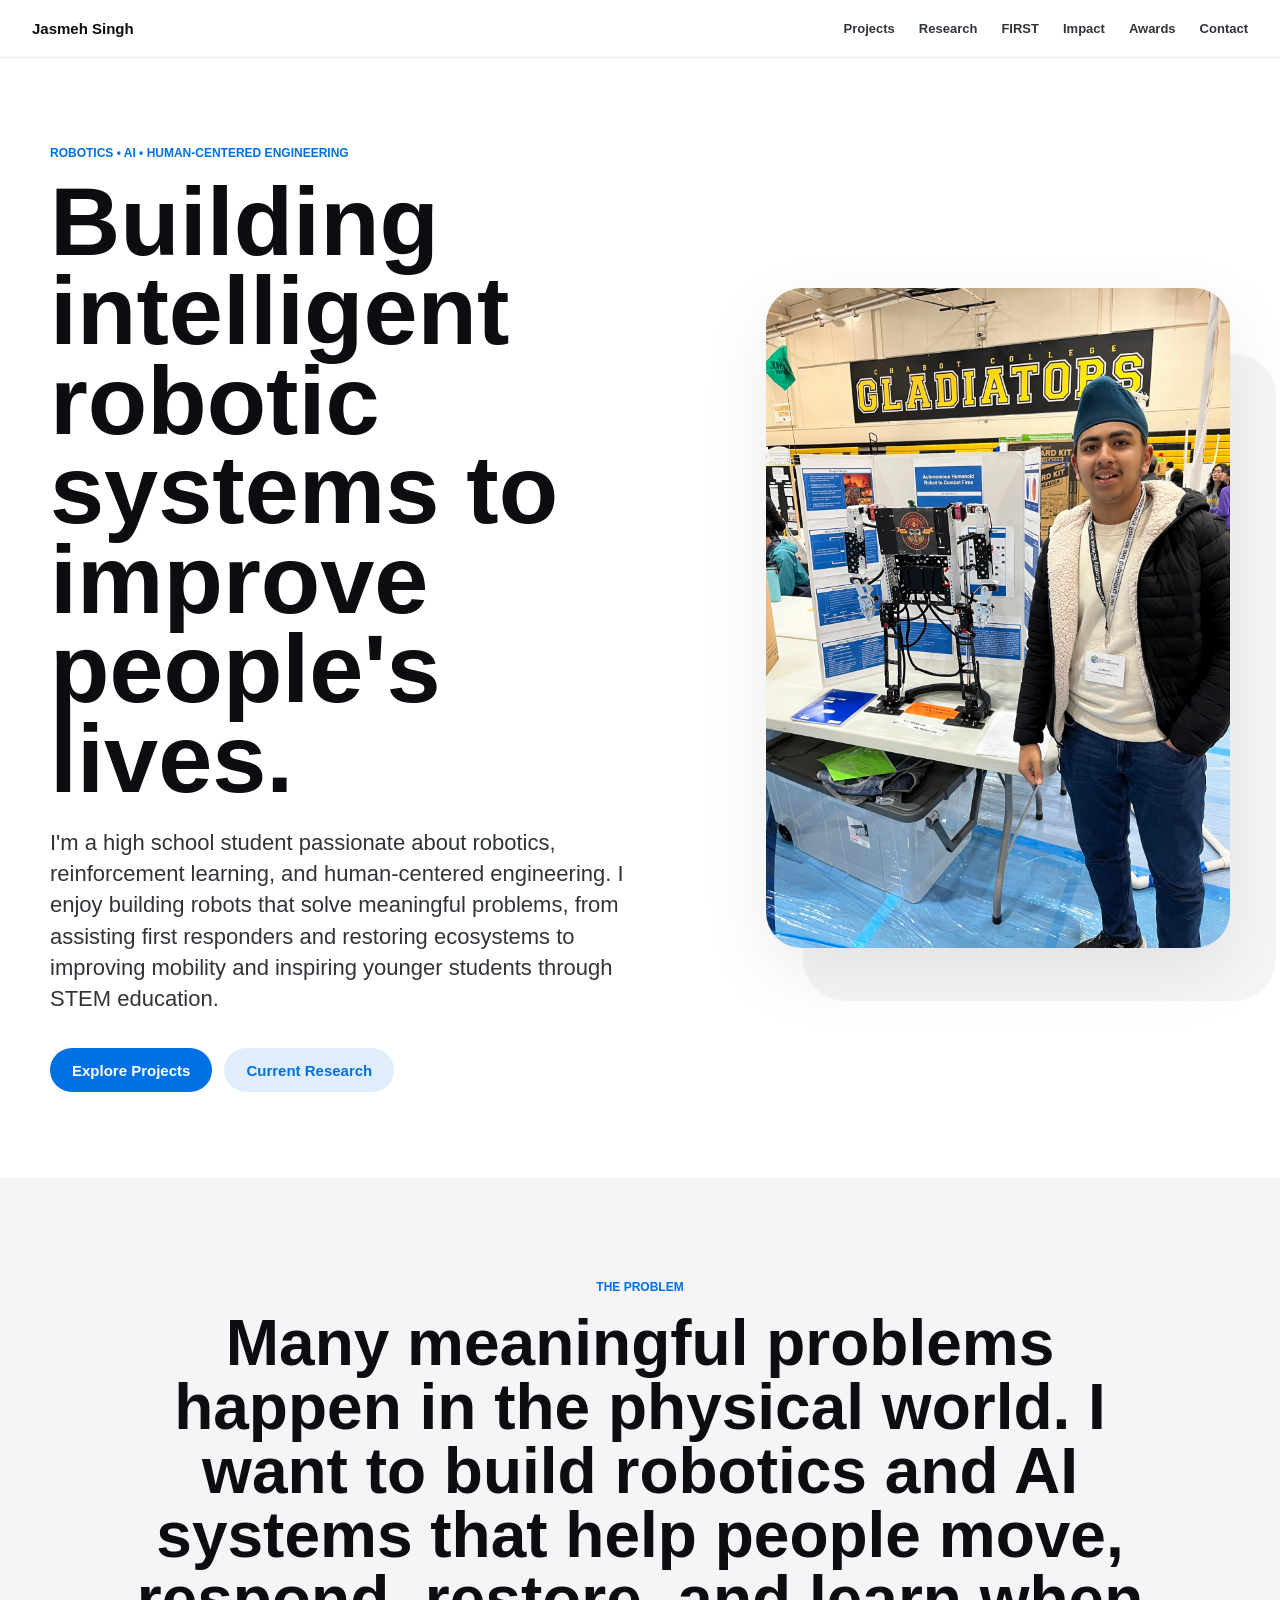
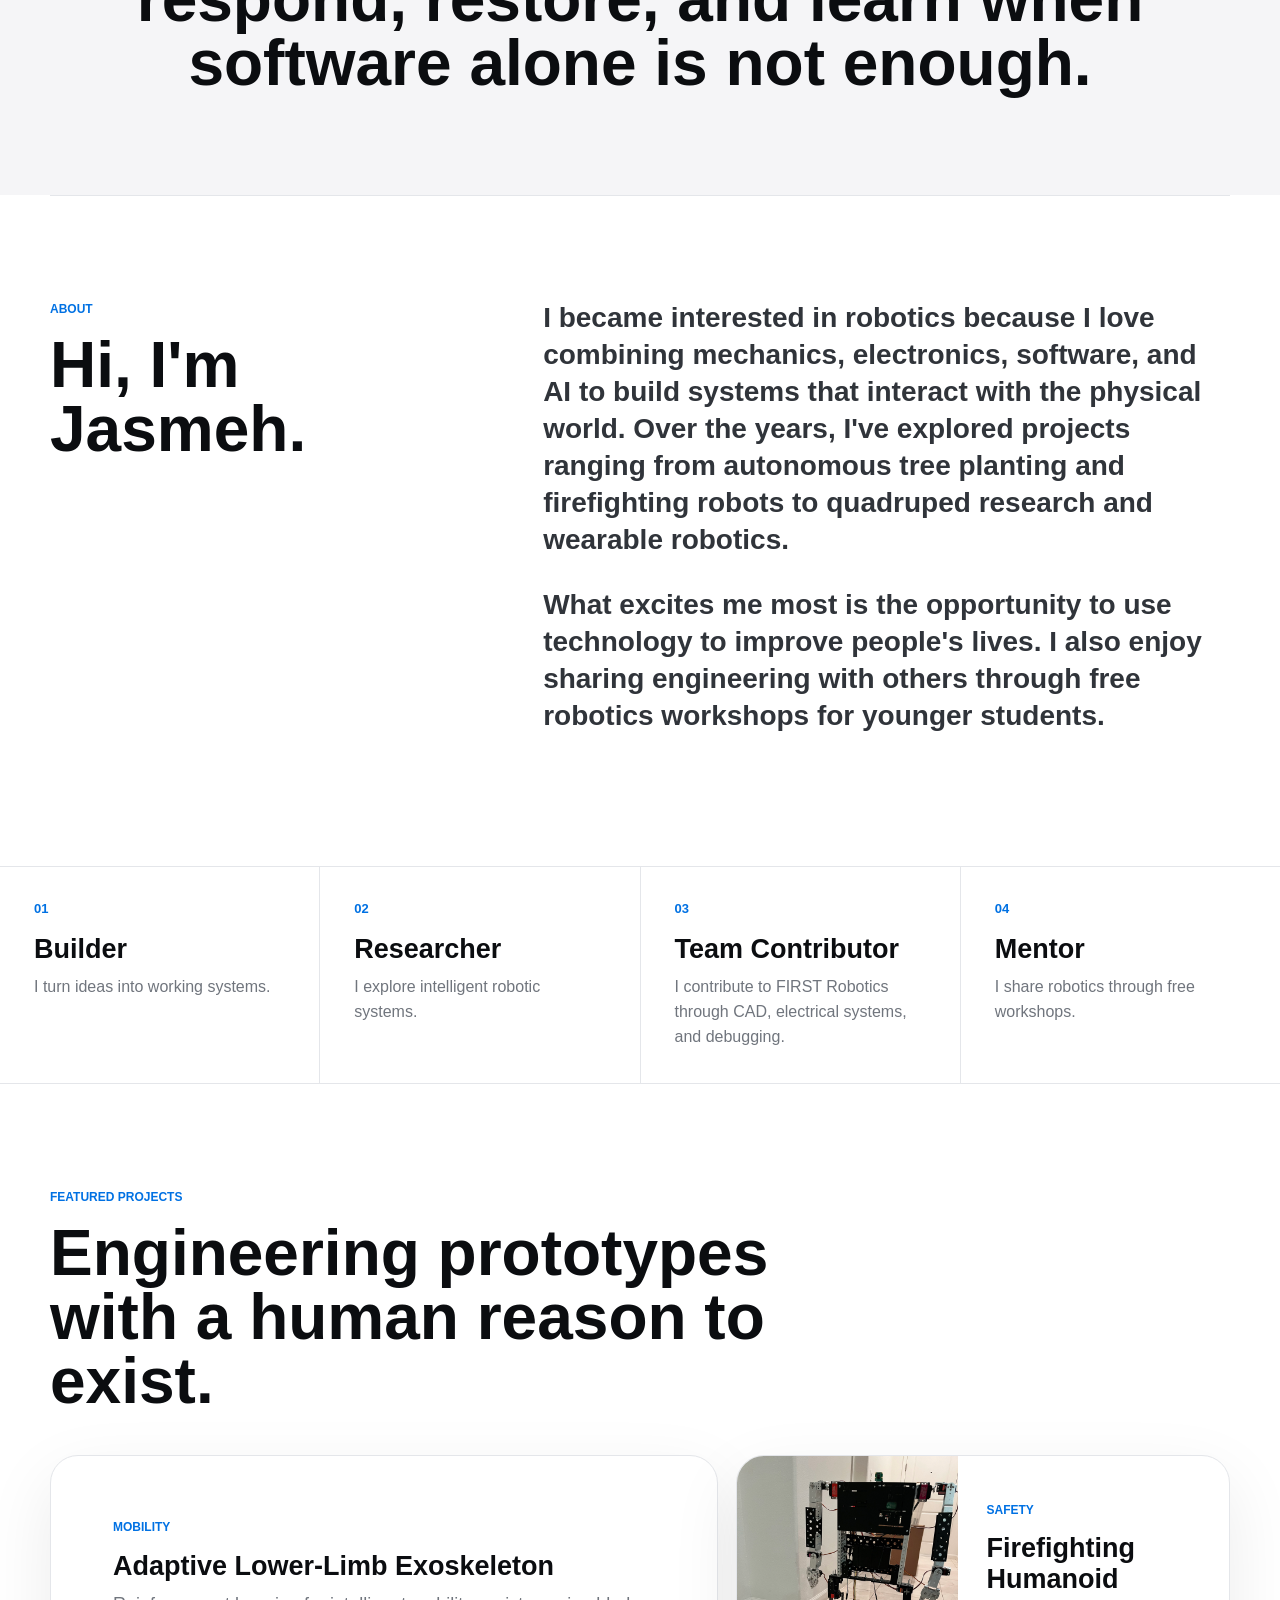
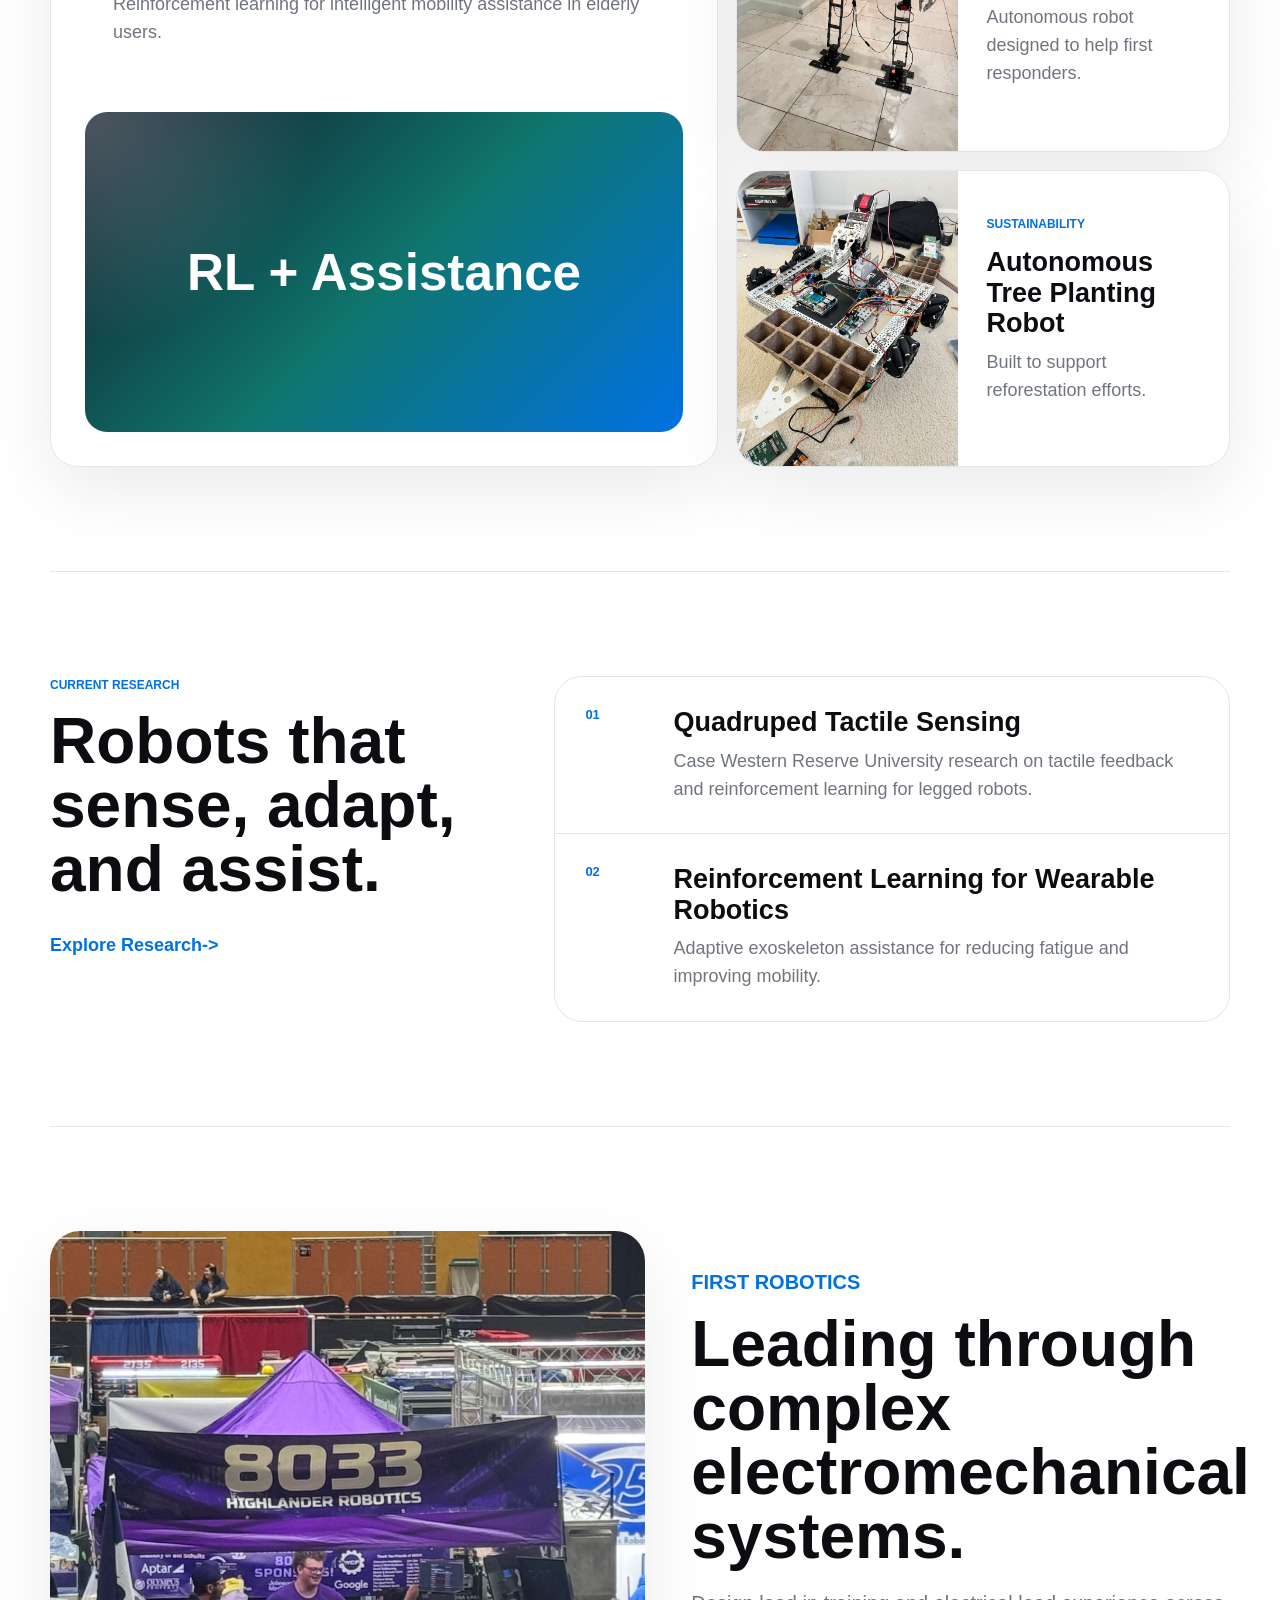
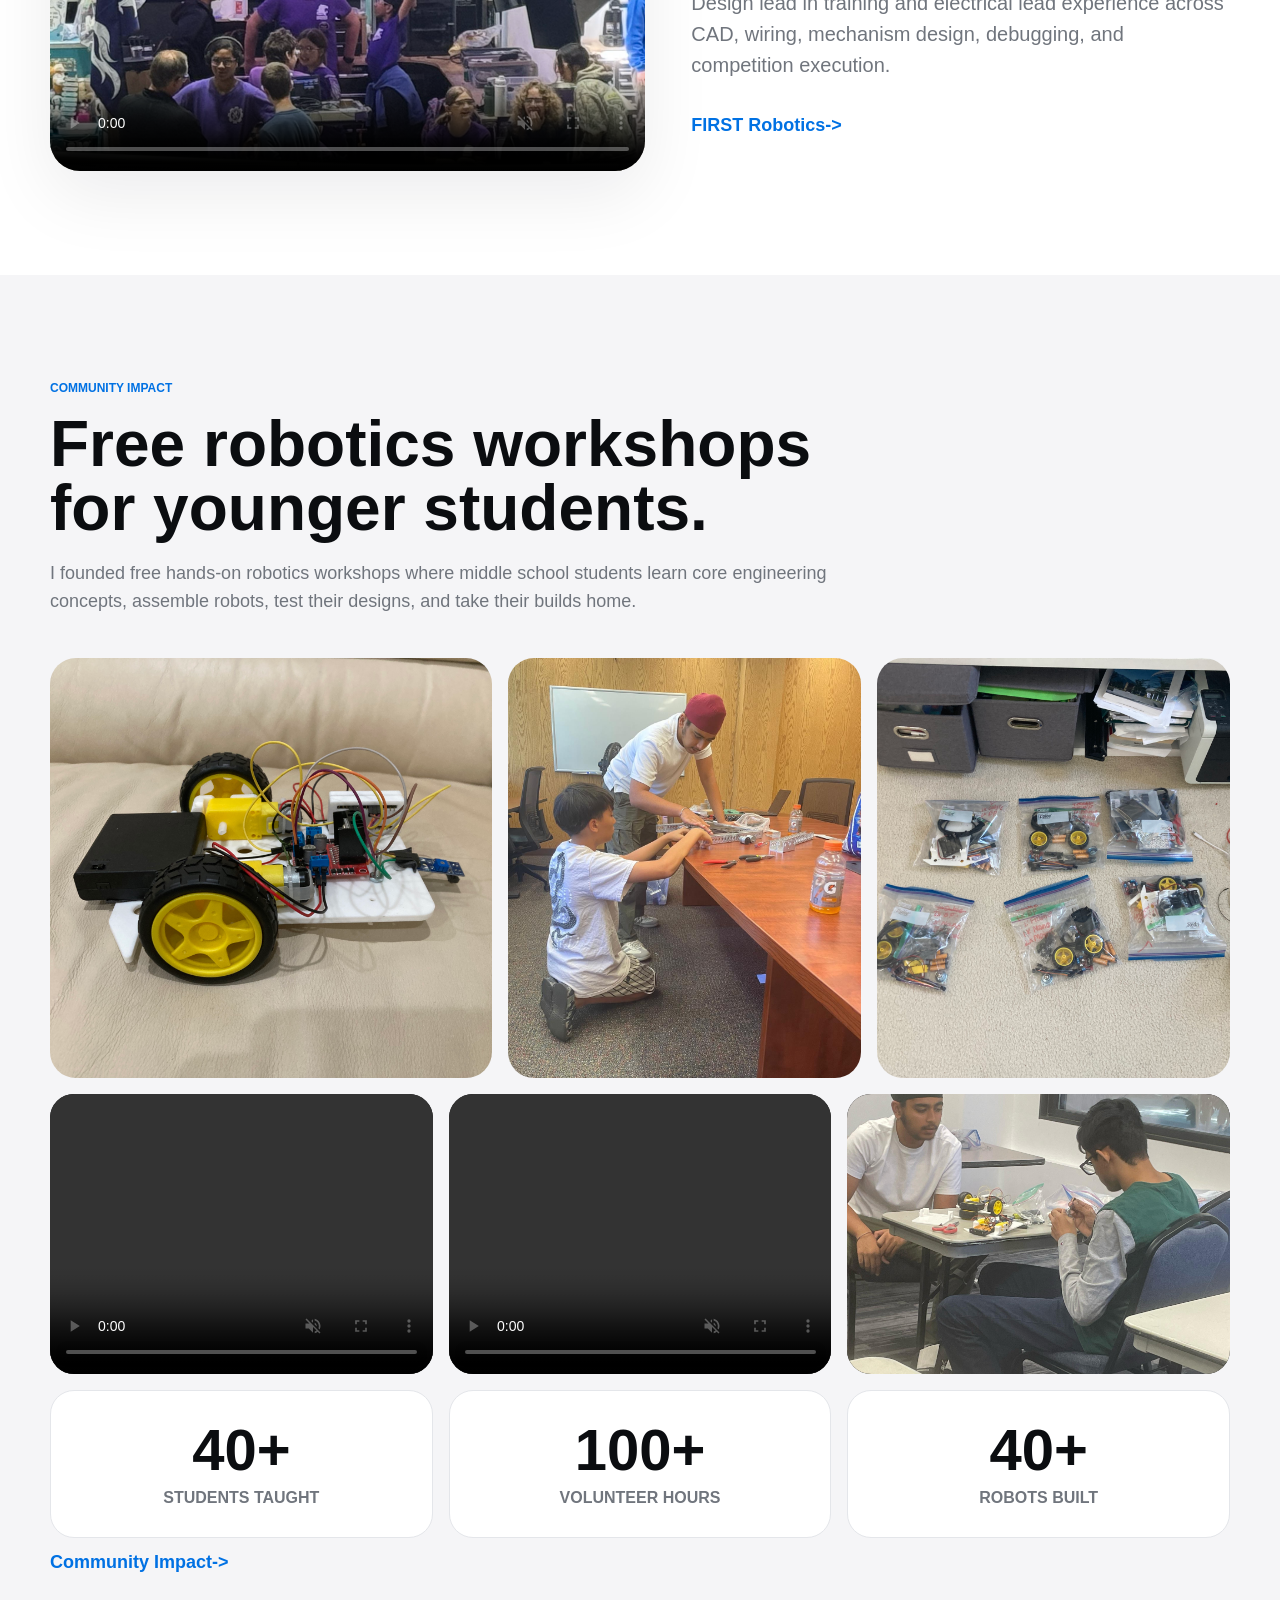
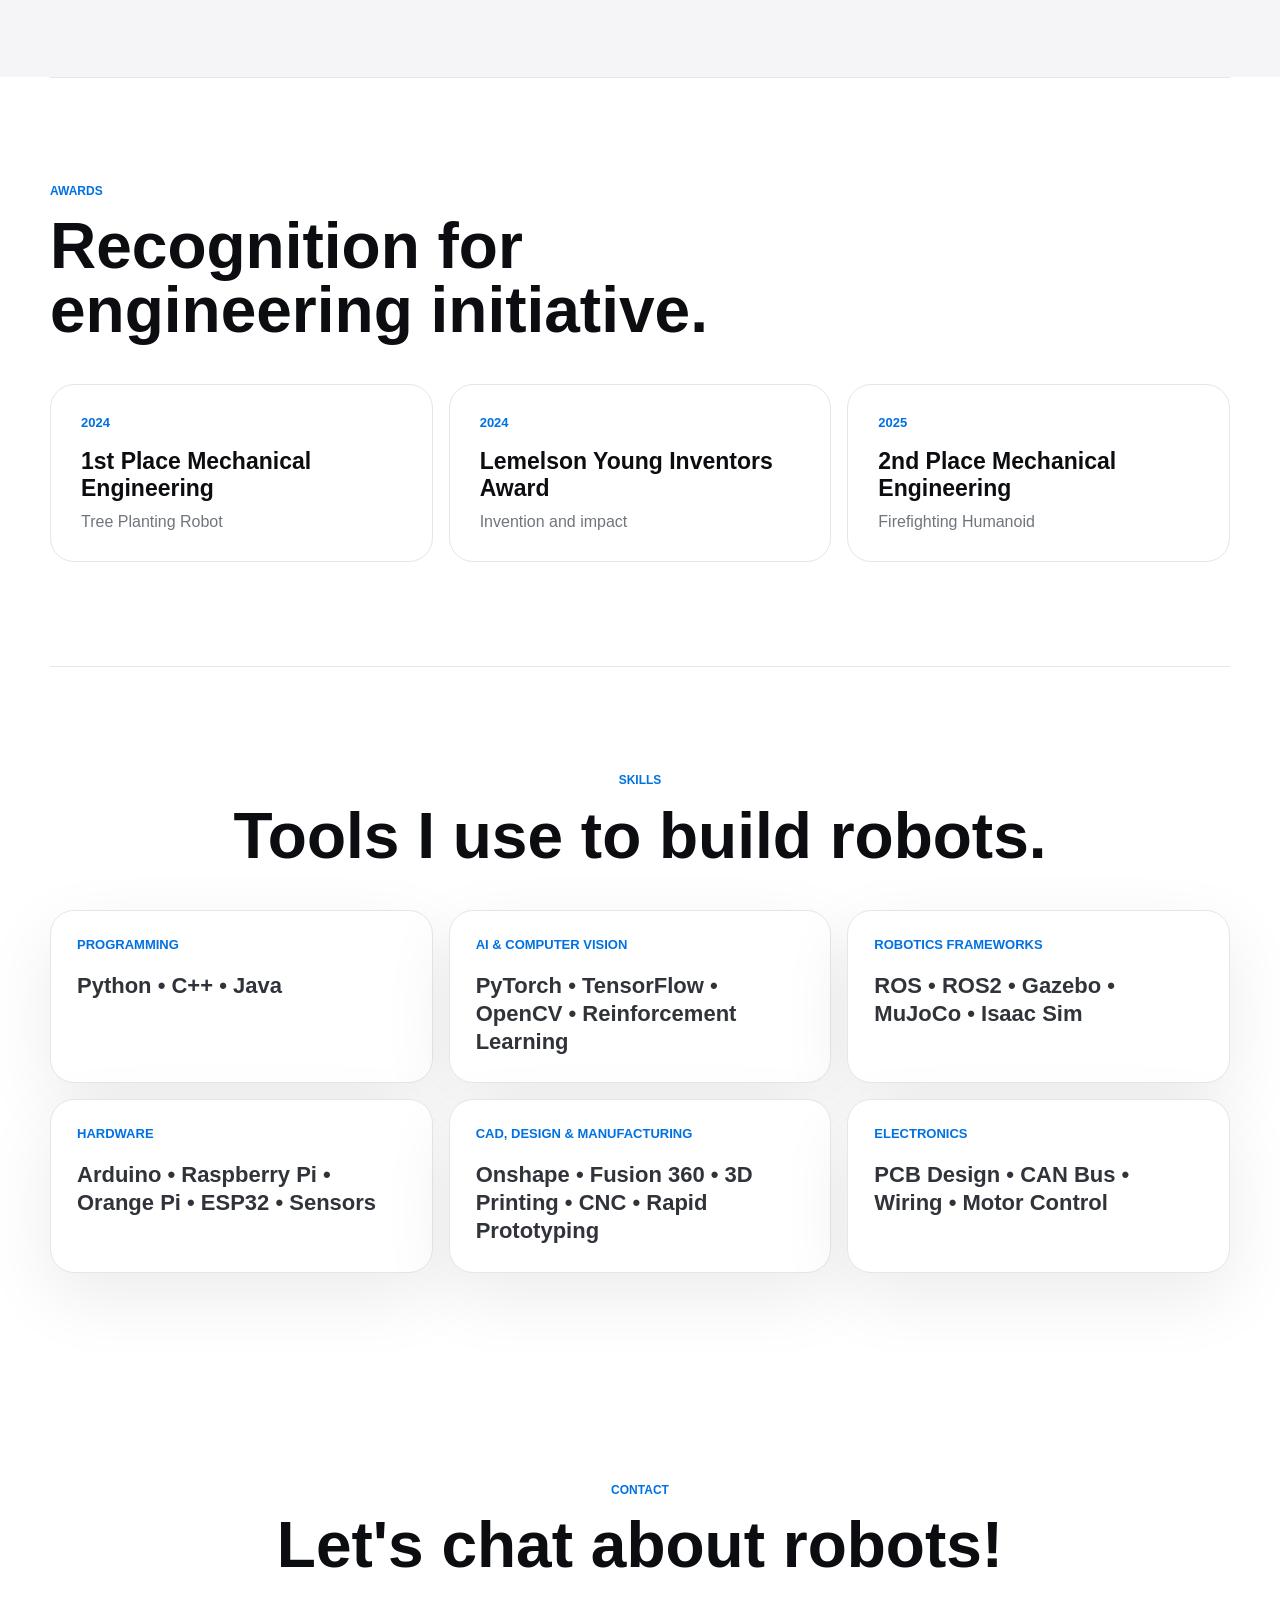
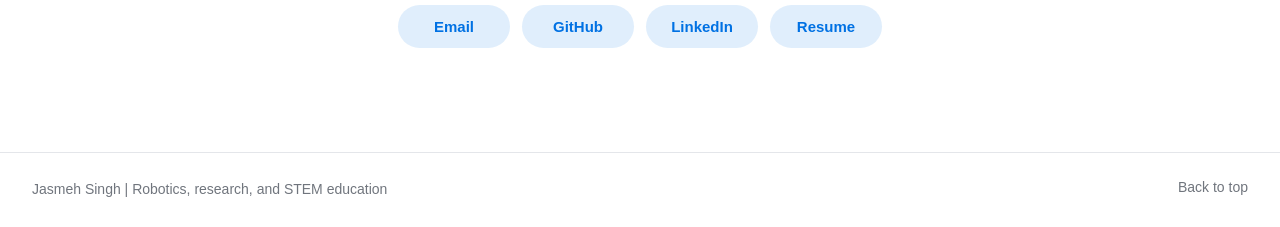
==== index.html @ 5eb65d59 "Initial robotics portfolio site" ====
<!doctype html>
<html lang="en">
  <head>
    <meta charset="utf-8" />
    <meta name="viewport" content="width=device-width, initial-scale=1" />
    <title>Jasmeh Singh | Robotics Research Portfolio</title>
    <meta
      name="description"
      content="Jasmeh Singh builds intelligent robotic systems to improve people's lives through research, FIRST Robotics, invention, and STEM mentorship."
    />
    <link rel="stylesheet" href="styles.css" />
  </head>
  <body>
    <header class="site-header">
      <a class="brand" href="#top">Jasmeh Singh</a>
      <nav class="nav" aria-label="Primary navigation">
        <a href="projects/index.html">Projects</a>
        <a href="research/index.html">Research</a>
        <a href="first-robotics.html">FIRST</a>
        <a href="community-impact.html">Impact</a>
        <a href="awards.html">Awards</a>
        <a href="#contact">Contact</a>
      </nav>
    </header>

    <main id="top">
      <section class="hero lab-hero">
        <div class="hero-copy">
          <p class="eyebrow">Robotics • AI • Human-Centered Engineering</p>
          <h1>Building intelligent robotic systems to improve people's lives.</h1>
          <p class="hero-lede">
            I'm a high school student passionate about robotics, reinforcement learning,
            and human-centered engineering. I enjoy building robots that solve meaningful
            problems, from assisting first responders and restoring ecosystems to improving
            mobility and inspiring younger students through STEM education.
          </p>
          <div class="hero-actions">
            <a class="button primary" href="projects/index.html">Explore Projects</a>
            <a class="button secondary" href="research/index.html">Current Research</a>
          </div>
        </div>

        <div class="hero-portrait">
          <img src="content/projects/firefighting-humanoid/images/IMG_2344.jpg" alt="Jasmeh with the Firefighting Humanoid robot at a science fair" />
        </div>
      </section>

      <section class="thesis">
        <p class="eyebrow">The problem</p>
        <h2>
          Many meaningful problems happen in the physical world. I want to build
          robotics and AI systems that help people move, respond, restore, and learn
          when software alone is not enough.
        </h2>
      </section>

      <section class="section about-section" id="about">
        <div class="section-heading">
          <p class="eyebrow">About</p>
          <h2>Hi, I'm Jasmeh.</h2>
        </div>
        <div class="about-copy">
          <p>
            I became interested in robotics because I love combining mechanics,
            electronics, software, and AI to build systems that interact with the
            physical world. Over the years, I've explored projects ranging from
            autonomous tree planting and firefighting robots to quadruped research
            and wearable robotics.
          </p>
          <p>
            What excites me most is the opportunity to use technology to improve
            people's lives. I also enjoy sharing engineering with others through free
            robotics workshops for younger students.
          </p>
        </div>
      </section>

      <section class="story-strip" aria-label="Portfolio story">
        <article>
          <span>01</span>
          <h3>Builder</h3>
          <p>I turn ideas into working systems.</p>
        </article>
        <article>
          <span>02</span>
          <h3>Researcher</h3>
          <p>I explore intelligent robotic systems.</p>
        </article>
        <article>
          <span>03</span>
          <h3>Team Contributor</h3>
          <p>I contribute to FIRST Robotics through CAD, electrical systems, and debugging.</p>
        </article>
        <article>
          <span>04</span>
          <h3>Mentor</h3>
          <p>I share robotics through free workshops.</p>
        </article>
      </section>

      <section class="section" id="projects">
        <div class="section-heading">
          <p class="eyebrow">Featured Projects</p>
          <h2>Engineering prototypes with a human reason to exist.</h2>
        </div>

        <div class="premium-grid">
          <a class="feature-tile large" href="projects/adaptive-lower-limb-exoskeleton.html">
            <div>
              <p class="label">Mobility</p>
              <h3>Adaptive Lower-Limb Exoskeleton</h3>
              <p>Reinforcement learning for intelligent mobility assistance in elderly users.</p>
            </div>
            <div class="abstract-visual">RL + Assistance</div>
          </a>
          <a class="feature-tile" href="projects/firefighting-humanoid.html">
            <img src="content/projects/firefighting-humanoid/images/IMG_2319.jpg" alt="Full view of the Firefighting Humanoid robot" />
            <div>
              <p class="label">Safety</p>
              <h3>Firefighting Humanoid</h3>
              <p>Autonomous robot designed to help first responders.</p>
            </div>
          </a>
          <a class="feature-tile" href="projects/tree-planting-robot.html">
            <img src="content/projects/tree-planting-robot/images/IMG_1695.jpg" alt="Tree planting robot" />
            <div>
              <p class="label">Sustainability</p>
              <h3>Autonomous Tree Planting Robot</h3>
              <p>Built to support reforestation efforts.</p>
            </div>
          </a>
        </div>
      </section>

      <section class="section split-section" id="research">
        <div class="section-heading">
          <p class="eyebrow">Current Research</p>
          <h2>Robots that sense, adapt, and assist.</h2>
          <a class="section-link" href="research/index.html">Explore Research</a>
        </div>
        <div class="research-list">
          <a class="research-row" href="research/quadruped-tactile-sensing.html">
            <span>01</span>
            <div>
              <h3>Quadruped Tactile Sensing</h3>
              <p>Case Western Reserve University research on tactile feedback and reinforcement learning for legged robots.</p>
            </div>
          </a>
          <a class="research-row" href="research/rl-wearable-robotics.html">
            <span>02</span>
            <div>
              <h3>Reinforcement Learning for Wearable Robotics</h3>
              <p>Adaptive exoskeleton assistance for reducing fatigue and improving mobility.</p>
            </div>
          </a>
        </div>
      </section>

      <section class="section media-band" id="frc">
        <video controls muted playsinline poster="content/first-robotics/25-26%20Season/images/File.png">
          <source src="content/first-robotics/25-26%20Season/videos/8033.mov" />
        </video>
        <div>
          <p class="eyebrow">FIRST Robotics</p>
          <h2>Leading through complex electromechanical systems.</h2>
          <p>
            Design lead in training and electrical lead experience across CAD, wiring,
            mechanism design, debugging, and competition execution.
          </p>
          <a class="section-link" href="first-robotics.html">FIRST Robotics</a>
        </div>
      </section>

      <section class="impact-section" id="impact">
        <div class="section-heading">
          <p class="eyebrow">Community Impact</p>
          <h2>Free robotics workshops for younger students.</h2>
          <p>
            I founded free hands-on robotics workshops where middle school students
            learn core engineering concepts, assemble robots, test their designs,
            and take their builds home.
          </p>
        </div>
        <div class="impact-gallery">
          <img src="content/community-impact/free-robotics-workshops/sessions/2026/images/IMG_1073.jpeg" alt="Students building robots during a free robotics workshop" />
          <img src="content/community-impact/free-robotics-workshops/sessions/2025/images/2f59584b-9111-4717-8e87-8a0662215ec0.JPG" alt="Jasmeh helping a student build a robot during a free robotics workshop" />
          <img src="content/community-impact/free-robotics-workshops/sessions/2026/images/IMG_1082.jpeg" alt="Robotics workshop students testing their builds" />
        </div>
        <div class="impact-video-strip">
          <video controls muted playsinline src="content/community-impact/free-robotics-workshops/sessions/2026/videos/IMG_1084.MOV"></video>
          <video controls muted playsinline src="content/community-impact/free-robotics-workshops/sessions/2026/videos/IMG_1085.MOV"></video>
          <img class="workshop-teaching-photo" src="content/community-impact/free-robotics-workshops/sessions/2026/images/3af8d7fd-0bc2-4c30-8f57-fa39046c0f40.JPG" alt="Jasmeh teaching a student during a 2026 robotics workshop" />
        </div>
        <div class="metrics">
          <div><strong>40+</strong><span>Students taught</span></div>
          <div><strong>100+</strong><span>Volunteer hours</span></div>
          <div><strong>40+</strong><span>Robots built</span></div>
        </div>
        <a class="section-link" href="community-impact.html">Community Impact</a>
      </section>

      <section class="section awards">
        <div class="section-heading">
          <p class="eyebrow">Awards</p>
          <h2>Recognition for engineering initiative.</h2>
        </div>
        <div class="timeline-line">
          <a href="awards.html"><span>2024</span><strong>1st Place Mechanical Engineering</strong><em>Tree Planting Robot</em></a>
          <a href="awards.html"><span>2024</span><strong>Lemelson Young Inventors Award</strong><em>Invention and impact</em></a>
          <a href="awards.html"><span>2025</span><strong>2nd Place Mechanical Engineering</strong><em>Firefighting Humanoid</em></a>
        </div>
      </section>

      <section class="section skills-section" id="skills">
        <div class="section-heading centered">
          <p class="eyebrow">Skills</p>
          <h2>Tools I use to build robots.</h2>
        </div>
        <div class="skills-grid">
          <article><span>Programming</span><p>Python • C++ • Java</p></article>
          <article><span>AI & Computer Vision</span><p>PyTorch • TensorFlow • OpenCV • Reinforcement Learning</p></article>
          <article><span>Robotics Frameworks</span><p>ROS • ROS2 • Gazebo • MuJoCo • Isaac Sim</p></article>
          <article><span>Hardware</span><p>Arduino • Raspberry Pi • Orange Pi • ESP32 • Sensors</p></article>
          <article><span>CAD, Design & Manufacturing</span><p>Onshape • Fusion 360 • 3D Printing • CNC • Rapid Prototyping</p></article>
          <article><span>Electronics</span><p>PCB Design • CAN Bus • Wiring • Motor Control</p></article>
        </div>
      </section>

      <section class="contact" id="contact">
        <p class="eyebrow">Contact</p>
        <h2>Let's chat about robots!</h2>
        <div class="contact-links">
          <a href="mailto:jasmehsoccer@gmail.com">Email</a>
          <a href="#" aria-label="GitHub link placeholder">GitHub</a>
          <a href="#" aria-label="LinkedIn link placeholder">LinkedIn</a>
          <a href="#contact">Resume</a>
        </div>
      </section>
    </main>

    <footer class="footer">
      <p>Jasmeh Singh | Robotics, research, and STEM education</p>
      <a href="#top">Back to top</a>
    </footer>
  </body>
</html>
---- styles.css ----
:root {
  color-scheme: light dark;
  --bg: #ffffff;
  --bg-soft: #f5f5f7;
  --panel: #ffffff;
  --ink: #0b0d10;
  --ink-soft: #30343a;
  --muted: #70757d;
  --line: #e4e6ea;
  --accent: #0071e3;
  --accent-2: #0f766e;
  --shadow: 0 24px 70px rgba(13, 17, 23, 0.08);
  --radius: 24px;
  --max: 1180px;
}

@media (prefers-color-scheme: dark) {
  :root {
    --bg: #050608;
    --bg-soft: #101216;
    --panel: #15181d;
    --ink: #f5f7fb;
    --ink-soft: #d5dae2;
    --muted: #9aa3af;
    --line: #262b33;
    --accent: #66aaff;
    --accent-2: #65d6c7;
    --shadow: 0 24px 80px rgba(0, 0, 0, 0.35);
  }
}

* {
  box-sizing: border-box;
}

html {
  scroll-behavior: smooth;
}

body {
  margin: 0;
  color: var(--ink);
  background: var(--bg);
  font-family: -apple-system, BlinkMacSystemFont, "SF Pro Display", "SF Pro Text",
    "Helvetica Neue", Arial, sans-serif;
  letter-spacing: 0;
}

img,
video {
  display: block;
  max-width: 100%;
}

a {
  color: inherit;
  text-decoration: none;
}

.site-header {
  position: sticky;
  top: 0;
  z-index: 20;
  display: flex;
  align-items: center;
  justify-content: space-between;
  min-height: 58px;
  padding: 0 32px;
  background: color-mix(in srgb, var(--bg) 86%, transparent);
  border-bottom: 1px solid color-mix(in srgb, var(--line) 80%, transparent);
  backdrop-filter: blur(22px);
}

.brand {
  font-size: 15px;
  font-weight: 760;
}

.nav {
  display: flex;
  gap: 24px;
  color: var(--ink-soft);
  font-size: 13px;
  font-weight: 580;
}

.nav a:hover {
  color: var(--accent);
}

.hero {
  width: min(var(--max), calc(100% - 48px));
  margin: 0 auto;
  padding: 86px 0;
}

.lab-hero {
  display: grid;
  grid-template-columns: minmax(0, 1fr) minmax(360px, 0.72fr);
  gap: 72px;
  align-items: center;
  min-height: calc(100vh - 58px);
}

.hero-copy {
  max-width: 650px;
}

.eyebrow,
.label {
  margin: 0 0 14px;
  color: var(--accent);
  font-size: 12px;
  font-weight: 850;
  letter-spacing: 0;
  text-transform: uppercase;
}

h1,
h2,
h3,
p {
  margin-top: 0;
}

h1 {
  margin-bottom: 24px;
  font-size: clamp(56px, 7.6vw, 118px);
  line-height: 0.92;
  letter-spacing: 0;
}

h2 {
  margin-bottom: 20px;
  font-size: clamp(38px, 5vw, 70px);
  line-height: 1;
  letter-spacing: 0;
}

h3 {
  margin-bottom: 10px;
  font-size: 27px;
  line-height: 1.13;
  letter-spacing: 0;
}

p {
  color: var(--muted);
  font-size: 18px;
  line-height: 1.55;
}

.hero-lede {
  max-width: 610px;
  color: var(--ink-soft);
  font-size: 22px;
  line-height: 1.42;
}

.hero-actions {
  display: flex;
  flex-wrap: wrap;
  gap: 12px;
  margin-top: 34px;
}

.button {
  display: inline-flex;
  align-items: center;
  justify-content: center;
  min-height: 44px;
  padding: 0 22px;
  border-radius: 999px;
  font-size: 15px;
  font-weight: 760;
}

.button.primary {
  color: #fff;
  background: var(--accent);
}

.button.secondary,
.contact-links a,
.detail-actions a {
  color: var(--accent);
  background: color-mix(in srgb, var(--accent) 12%, var(--panel));
}

.hero-portrait {
  position: relative;
}

.hero-portrait::before {
  content: "";
  position: absolute;
  inset: 10% -10% -8% 8%;
  border-radius: 42px;
  background: var(--bg-soft);
}

.hero-portrait img {
  position: relative;
  width: 100%;
  height: min(660px, calc(100vh - 150px));
  min-height: 480px;
  object-fit: cover;
  object-position: center;
  border-radius: 36px;
  box-shadow: var(--shadow);
}

.thesis {
  padding: 100px max(24px, calc((100vw - var(--max)) / 2));
  background: var(--bg-soft);
  text-align: center;
}

.thesis h2 {
  max-width: 1040px;
  margin: 0 auto;
}

.story-strip {
  display: grid;
  grid-template-columns: repeat(4, minmax(0, 1fr));
  gap: 1px;
  background: var(--line);
  border-top: 1px solid var(--line);
  border-bottom: 1px solid var(--line);
}

.story-strip article {
  padding: 34px;
  background: var(--bg);
}

.story-strip span,
.research-row span,
.timeline-line span {
  display: block;
  margin-bottom: 18px;
  color: var(--accent);
  font-size: 13px;
  font-weight: 860;
}

.story-strip p {
  margin-bottom: 0;
  font-size: 16px;
}

.about-section {
  display: grid;
  grid-template-columns: 0.78fr 1.22fr;
  gap: 54px;
  border-top: 1px solid var(--line);
}

.about-copy p {
  color: var(--ink-soft);
  font-size: 28px;
  line-height: 1.32;
  font-weight: 680;
}

.section,
.detail-page {
  width: min(var(--max), calc(100% - 48px));
  margin: 0 auto;
  padding: 104px 0;
}

.section-heading {
  max-width: 820px;
  margin-bottom: 42px;
}

.section-heading.centered {
  margin-right: auto;
  margin-left: auto;
  text-align: center;
}

.premium-grid {
  display: grid;
  grid-template-columns: 1.15fr 0.85fr;
  gap: 18px;
}

.feature-tile {
  display: grid;
  overflow: hidden;
  min-height: 460px;
  border: 1px solid var(--line);
  border-radius: 28px;
  background: var(--panel);
  box-shadow: var(--shadow);
}

.feature-tile.large {
  grid-row: span 2;
  padding: 34px;
}

.feature-tile:not(.large) {
  grid-template-columns: 0.9fr 1.1fr;
  align-items: center;
  min-height: 220px;
}

.feature-tile img {
  width: 100%;
  height: 100%;
  min-height: 220px;
  object-fit: cover;
}

.feature-tile > div:not(.abstract-visual) {
  padding: 28px;
}

.abstract-visual,
.detail-visual,
.project-visual {
  display: grid;
  place-items: center;
  color: #fff;
  background:
    radial-gradient(circle at top left, rgba(255, 255, 255, 0.26), transparent 34%),
    linear-gradient(135deg, #111827 0%, #0f766e 52%, #0071e3 100%);
  font-size: clamp(30px, 4vw, 58px);
  line-height: 1;
  font-weight: 900;
  text-align: center;
}

.feature-tile.large .abstract-visual {
  min-height: 320px;
  margin-top: auto;
  border-radius: 22px;
}

.split-section {
  display: grid;
  grid-template-columns: 0.8fr 1.2fr;
  gap: 54px;
  border-top: 1px solid var(--line);
}

.research-list {
  display: grid;
  gap: 1px;
  overflow: hidden;
  border: 1px solid var(--line);
  border-radius: 28px;
  background: var(--line);
}

.research-row {
  display: grid;
  grid-template-columns: 64px 1fr;
  gap: 24px;
  padding: 30px;
  background: var(--panel);
}

.research-row p {
  margin-bottom: 0;
}

.section-link {
  display: inline-flex;
  margin-top: 14px;
  color: var(--accent);
  font-size: 18px;
  font-weight: 770;
}

.section-link::after {
  content: " ->";
}

.media-band {
  display: grid;
  grid-template-columns: minmax(0, 1.05fr) minmax(0, 0.95fr);
  gap: 46px;
  align-items: center;
  border-top: 1px solid var(--line);
}

.media-band video,
.project-detail-hero img,
.project-detail-hero video {
  width: 100%;
  height: 540px;
  object-fit: cover;
  border-radius: 30px;
  background: #000;
  box-shadow: var(--shadow);
}

.media-band p {
  max-width: 560px;
  font-size: 20px;
}

.impact-section {
  padding: 104px max(24px, calc((100vw - var(--max)) / 2));
  background: var(--bg-soft);
}

.impact-gallery {
  display: grid;
  grid-template-columns: 1.15fr 0.92fr 0.92fr;
  gap: 16px;
}

.impact-gallery img {
  width: 100%;
  height: 420px;
  object-fit: cover;
  border-radius: 26px;
}

.impact-video-strip {
  display: grid;
  grid-template-columns: repeat(3, minmax(0, 1fr));
  gap: 16px;
  margin-top: 16px;
}

.impact-video-strip video,
.impact-video-strip img {
  width: 100%;
  height: 280px;
  object-fit: cover;
  border-radius: 24px;
  background: #000;
}

.impact-video-strip .workshop-teaching-photo,
.media-grid .workshop-teaching-photo {
  object-position: center 18%;
}

.metrics {
  display: grid;
  grid-template-columns: repeat(3, minmax(0, 1fr));
  gap: 16px;
  margin-top: 16px;
}

.metrics div {
  padding: 30px;
  border: 1px solid var(--line);
  border-radius: 24px;
  background: var(--panel);
  text-align: center;
}

.metrics strong {
  display: block;
  color: var(--ink);
  font-size: 58px;
  line-height: 1;
}

.metrics span {
  display: block;
  margin-top: 10px;
  color: var(--muted);
  font-size: 16px;
  font-weight: 760;
  text-transform: uppercase;
}

.awards {
  border-top: 1px solid var(--line);
}

.timeline-line {
  display: grid;
  grid-template-columns: repeat(3, minmax(0, 1fr));
  gap: 16px;
}

.timeline-line a {
  padding: 30px;
  border: 1px solid var(--line);
  border-radius: 24px;
  background: var(--panel);
}

.timeline-line strong,
.timeline-line em {
  display: block;
}

.timeline-line strong {
  margin-bottom: 12px;
  font-size: 23px;
  line-height: 1.15;
}

.timeline-line em {
  color: var(--muted);
  font-style: normal;
}

.skills-section {
  border-top: 1px solid var(--line);
}

.skills-grid {
  display: grid;
  grid-template-columns: repeat(3, minmax(0, 1fr));
  gap: 16px;
}

.skills-grid article {
  min-height: 170px;
  padding: 26px;
  border: 1px solid var(--line);
  border-radius: 24px;
  background: var(--panel);
  box-shadow: var(--shadow);
}

.skills-grid span {
  display: block;
  margin-bottom: 20px;
  color: var(--accent);
  font-size: 13px;
  font-weight: 850;
  text-transform: uppercase;
}

.skills-grid p {
  margin: 0;
  color: var(--ink-soft);
  font-size: 22px;
  line-height: 1.28;
  font-weight: 720;
}

.contact {
  padding: 104px max(24px, calc((100vw - var(--max)) / 2));
  text-align: center;
}

.contact h2 {
  max-width: 900px;
  margin-right: auto;
  margin-left: auto;
}

.contact-links,
.detail-actions {
  display: flex;
  flex-wrap: wrap;
  justify-content: center;
  gap: 12px;
  margin-top: 28px;
}

.contact-links a,
.detail-actions a {
  min-width: 112px;
  padding: 13px 18px;
  border-radius: 999px;
  font-size: 15px;
  font-weight: 780;
}

.footer {
  display: flex;
  justify-content: space-between;
  gap: 18px;
  padding: 26px 32px;
  border-top: 1px solid var(--line);
}

.footer p,
.footer a {
  margin: 0;
  color: var(--muted);
  font-size: 14px;
}

.detail-page {
  padding-top: 78px;
}

.detail-hero,
.project-detail-hero {
  padding: 42px 0 82px;
}

.detail-hero {
  max-width: 980px;
}

.detail-hero h1,
.project-detail-hero h1 {
  margin-bottom: 22px;
  font-size: clamp(50px, 7vw, 96px);
  line-height: 0.95;
}

.detail-hero p,
.project-detail-hero p {
  max-width: 780px;
  color: var(--ink-soft);
  font-size: 22px;
}

.project-detail-hero {
  display: grid;
  grid-template-columns: minmax(0, 0.92fr) minmax(0, 1.08fr);
  gap: 48px;
  align-items: center;
}

.detail-visual {
  width: 100%;
  min-height: 540px;
  border-radius: 30px;
  box-shadow: var(--shadow);
}

.detail-grid {
  display: grid;
  grid-template-columns: repeat(3, minmax(0, 1fr));
  gap: 18px;
}

.detail-card {
  overflow: hidden;
  border: 1px solid var(--line);
  border-radius: 26px;
  background: var(--panel);
  box-shadow: var(--shadow);
}

.detail-card img,
.detail-card .project-visual {
  width: 100%;
  height: 260px;
  object-fit: cover;
}

.detail-card h2 {
  margin: 24px 24px 10px;
  font-size: 28px;
}

.detail-card p {
  margin: 0 24px 26px;
  font-size: 17px;
}

.case-section,
.media-section {
  padding: 76px 0 0;
  border-top: 1px solid var(--line);
}

.case-section h2,
.media-section h2 {
  font-size: clamp(34px, 4vw, 56px);
}

.case-grid {
  display: grid;
  grid-template-columns: repeat(2, minmax(0, 1fr));
  gap: 16px;
}

.case-card {
  padding: 28px;
  border: 1px solid var(--line);
  border-radius: 24px;
  background: var(--panel);
}

.case-card p {
  margin-bottom: 0;
}

.media-grid {
  display: grid;
  grid-template-columns: repeat(3, minmax(0, 1fr));
  gap: 16px;
}

.media-grid img,
.media-grid video,
.video-card {
  width: 100%;
  height: 320px;
  border-radius: 24px;
  object-fit: cover;
  background: var(--bg-soft);
}

.video-card {
  position: relative;
  display: block;
  overflow: hidden;
  background: #000;
}

.video-card img {
  width: 100%;
  height: 100%;
  object-fit: cover;
  opacity: 0.74;
}

.video-card span {
  position: absolute;
  left: 22px;
  bottom: 22px;
  display: inline-flex;
  align-items: center;
  min-height: 42px;
  padding: 0 16px;
  border-radius: 999px;
  color: #fff;
  background: rgba(0, 0, 0, 0.62);
  backdrop-filter: blur(14px);
  font-size: 15px;
  font-weight: 780;
}

.video-card span::before {
  content: "";
  width: 0;
  height: 0;
  margin-right: 9px;
  border-top: 7px solid transparent;
  border-bottom: 7px solid transparent;
  border-left: 11px solid #fff;
}

@media (max-width: 1000px) {
  .nav {
    display: none;
  }

  .lab-hero,
  .split-section,
  .media-band,
  .project-detail-hero,
  .about-section {
    grid-template-columns: 1fr;
  }

  .story-strip,
  .premium-grid,
  .timeline-line,
  .skills-grid,
  .metrics,
  .impact-video-strip,
  .detail-grid,
  .case-grid,
  .media-grid {
    grid-template-columns: 1fr;
  }

  .feature-tile:not(.large) {
    grid-template-columns: 1fr;
  }

  .impact-gallery {
    grid-template-columns: 1fr;
  }
}

@media (max-width: 680px) {
  .site-header {
    padding: 0 18px;
  }

  .hero,
  .section,
  .detail-page {
    width: min(var(--max), calc(100% - 32px));
  }

  .hero {
    padding: 46px 0 72px;
  }

  h1 {
    font-size: 54px;
  }

  h2 {
    font-size: 38px;
  }

  .hero-lede,
  .detail-hero p,
  .project-detail-hero p {
    font-size: 19px;
  }

  .hero-portrait img {
    height: 390px;
    min-height: 390px;
    border-radius: 24px;
  }

  .story-strip article,
  .feature-tile.large,
  .case-card {
    padding: 24px;
  }

  .media-band video,
  .project-detail-hero img,
  .project-detail-hero video,
  .detail-visual {
    height: 320px;
    min-height: 320px;
  }

  .impact-gallery img,
  .media-grid img,
  .media-grid video,
  .video-card {
    height: 280px;
  }

  .about-copy p {
    font-size: 22px;
  }

  .metrics strong {
    font-size: 46px;
  }

  .footer {
    flex-direction: column;
    padding: 24px 18px;
  }
}
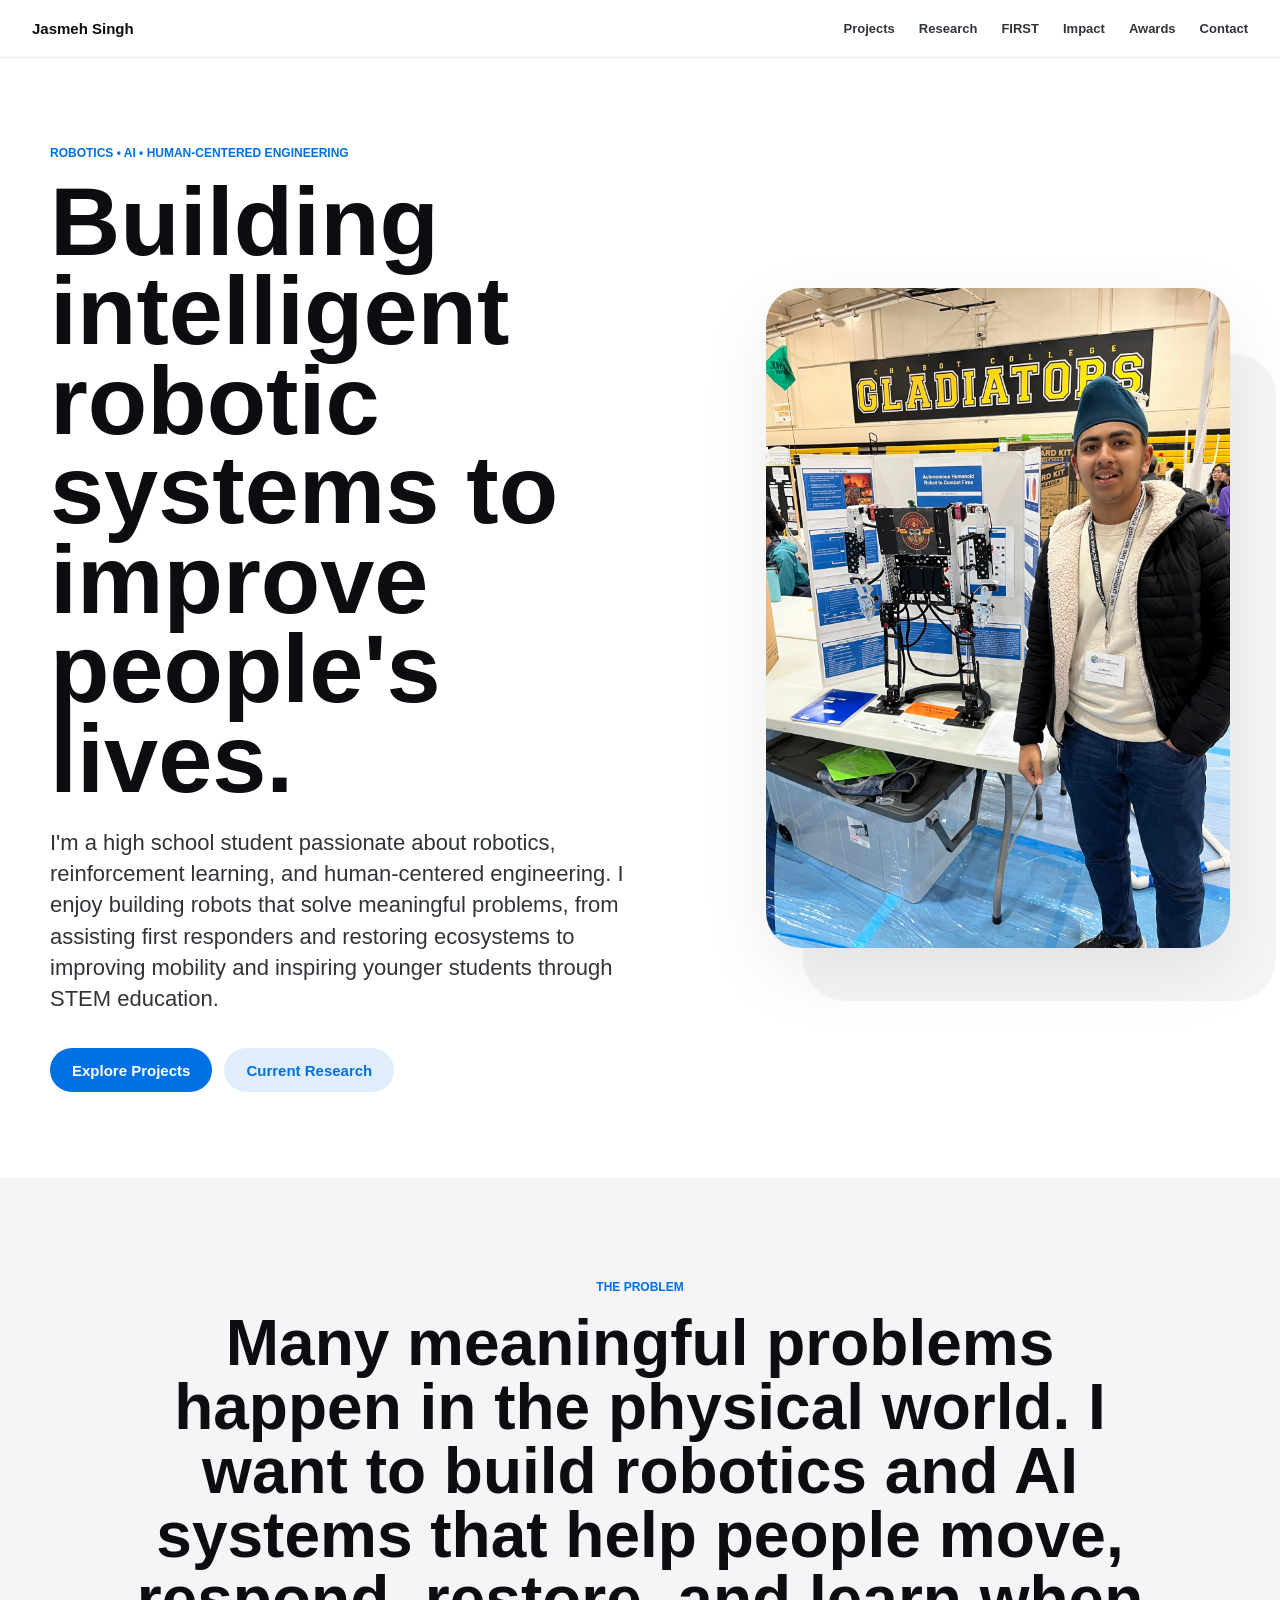
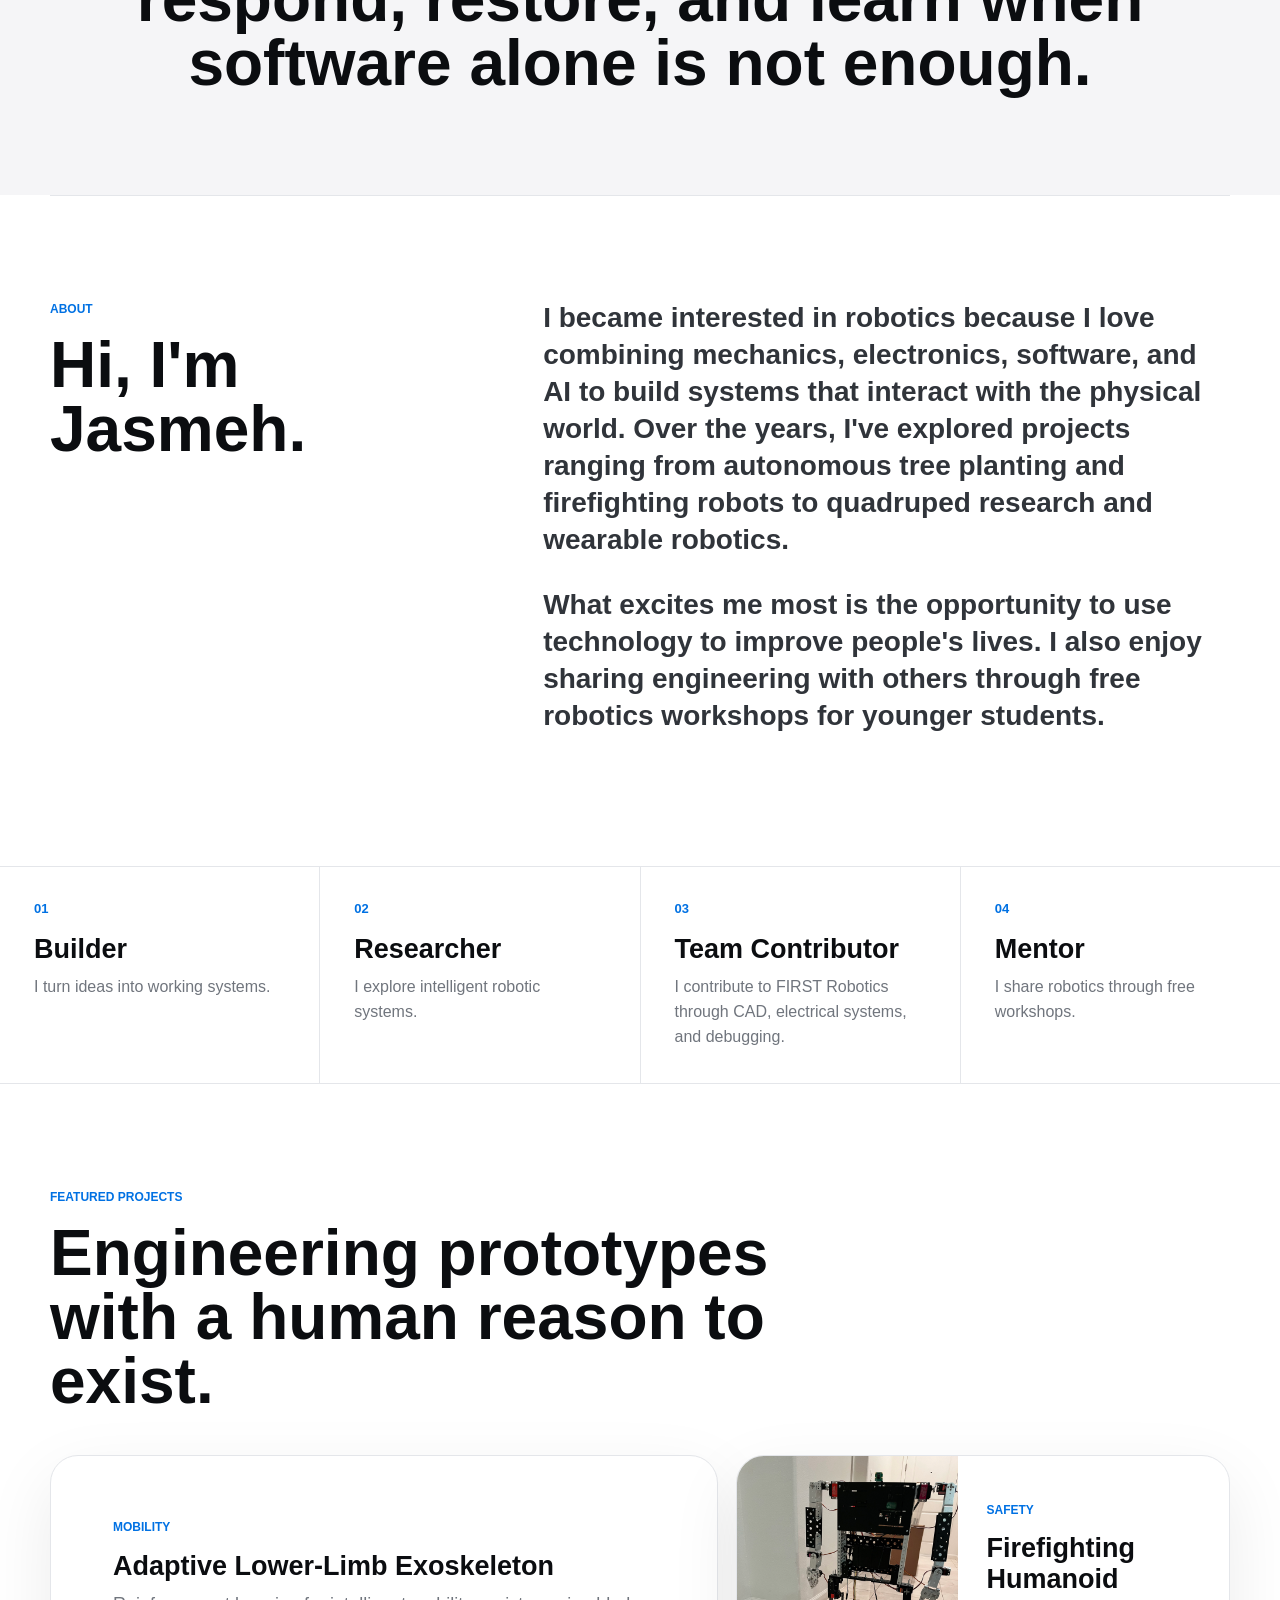
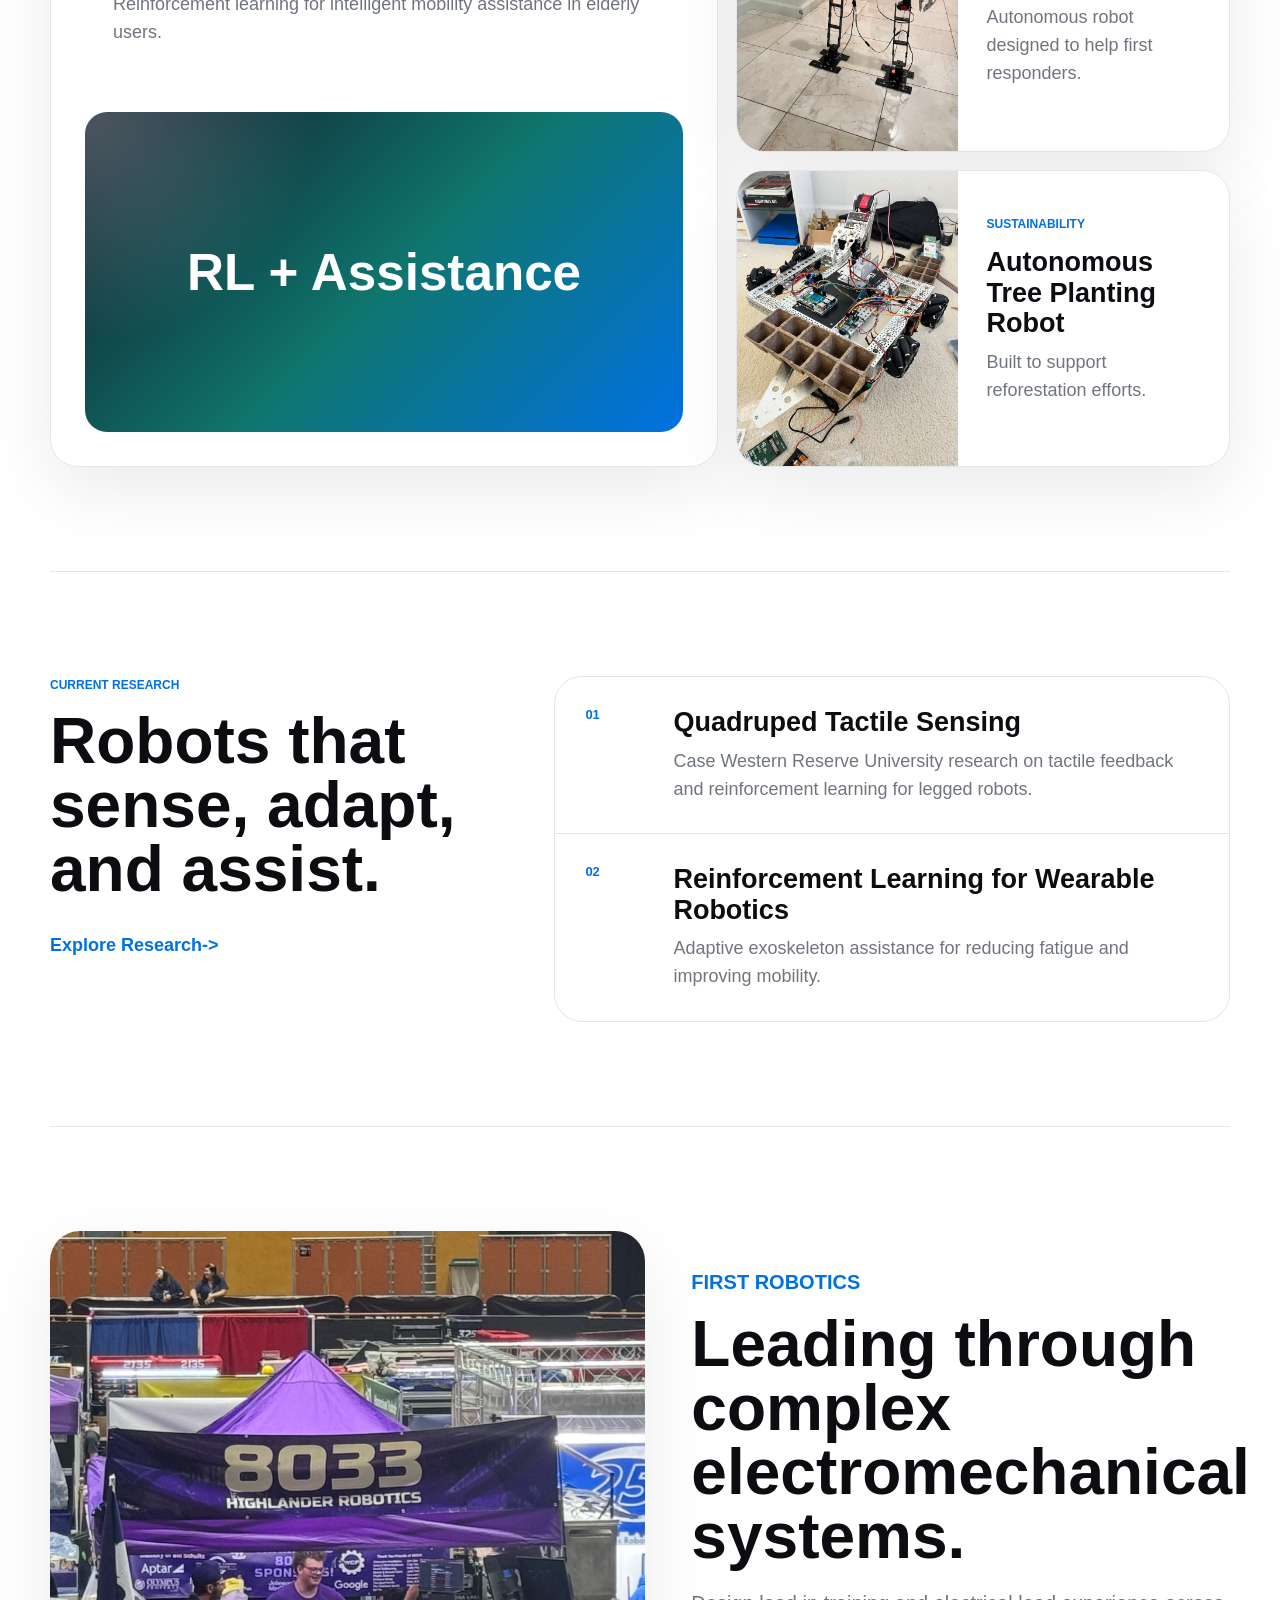
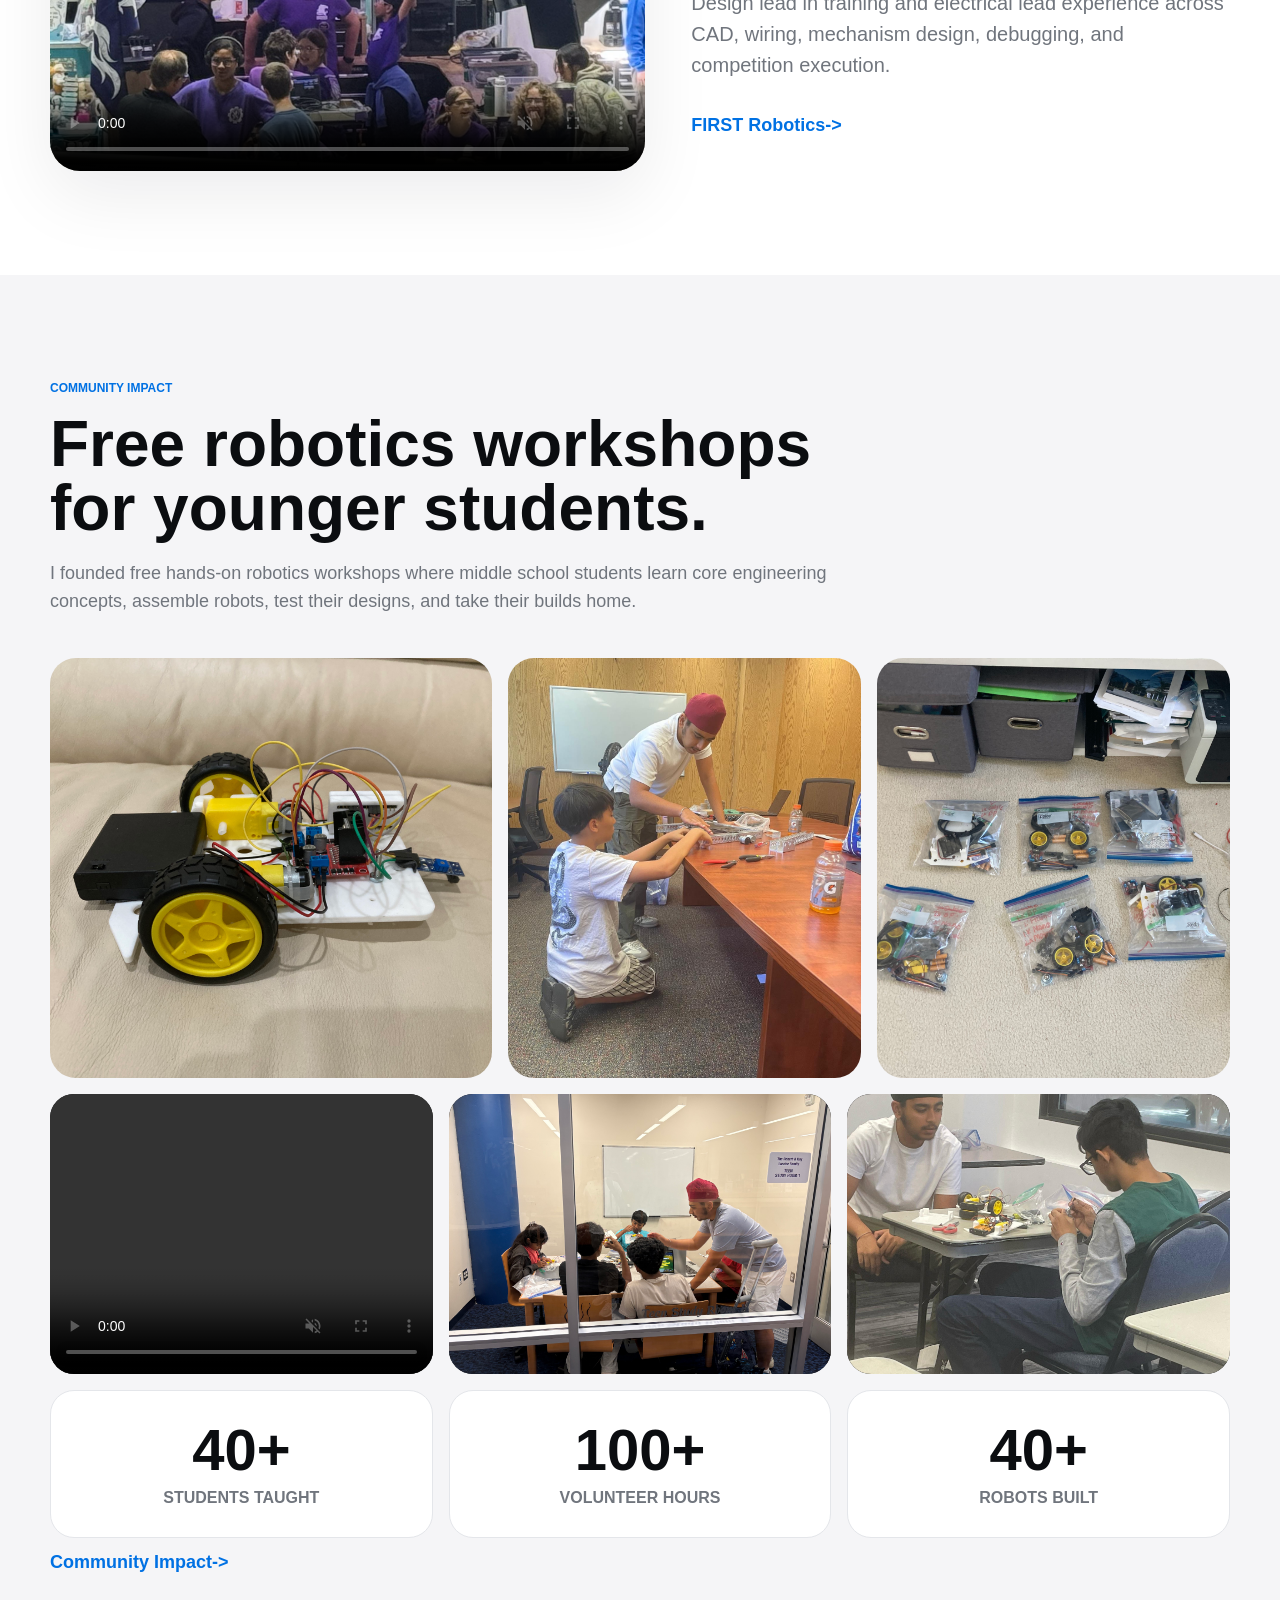
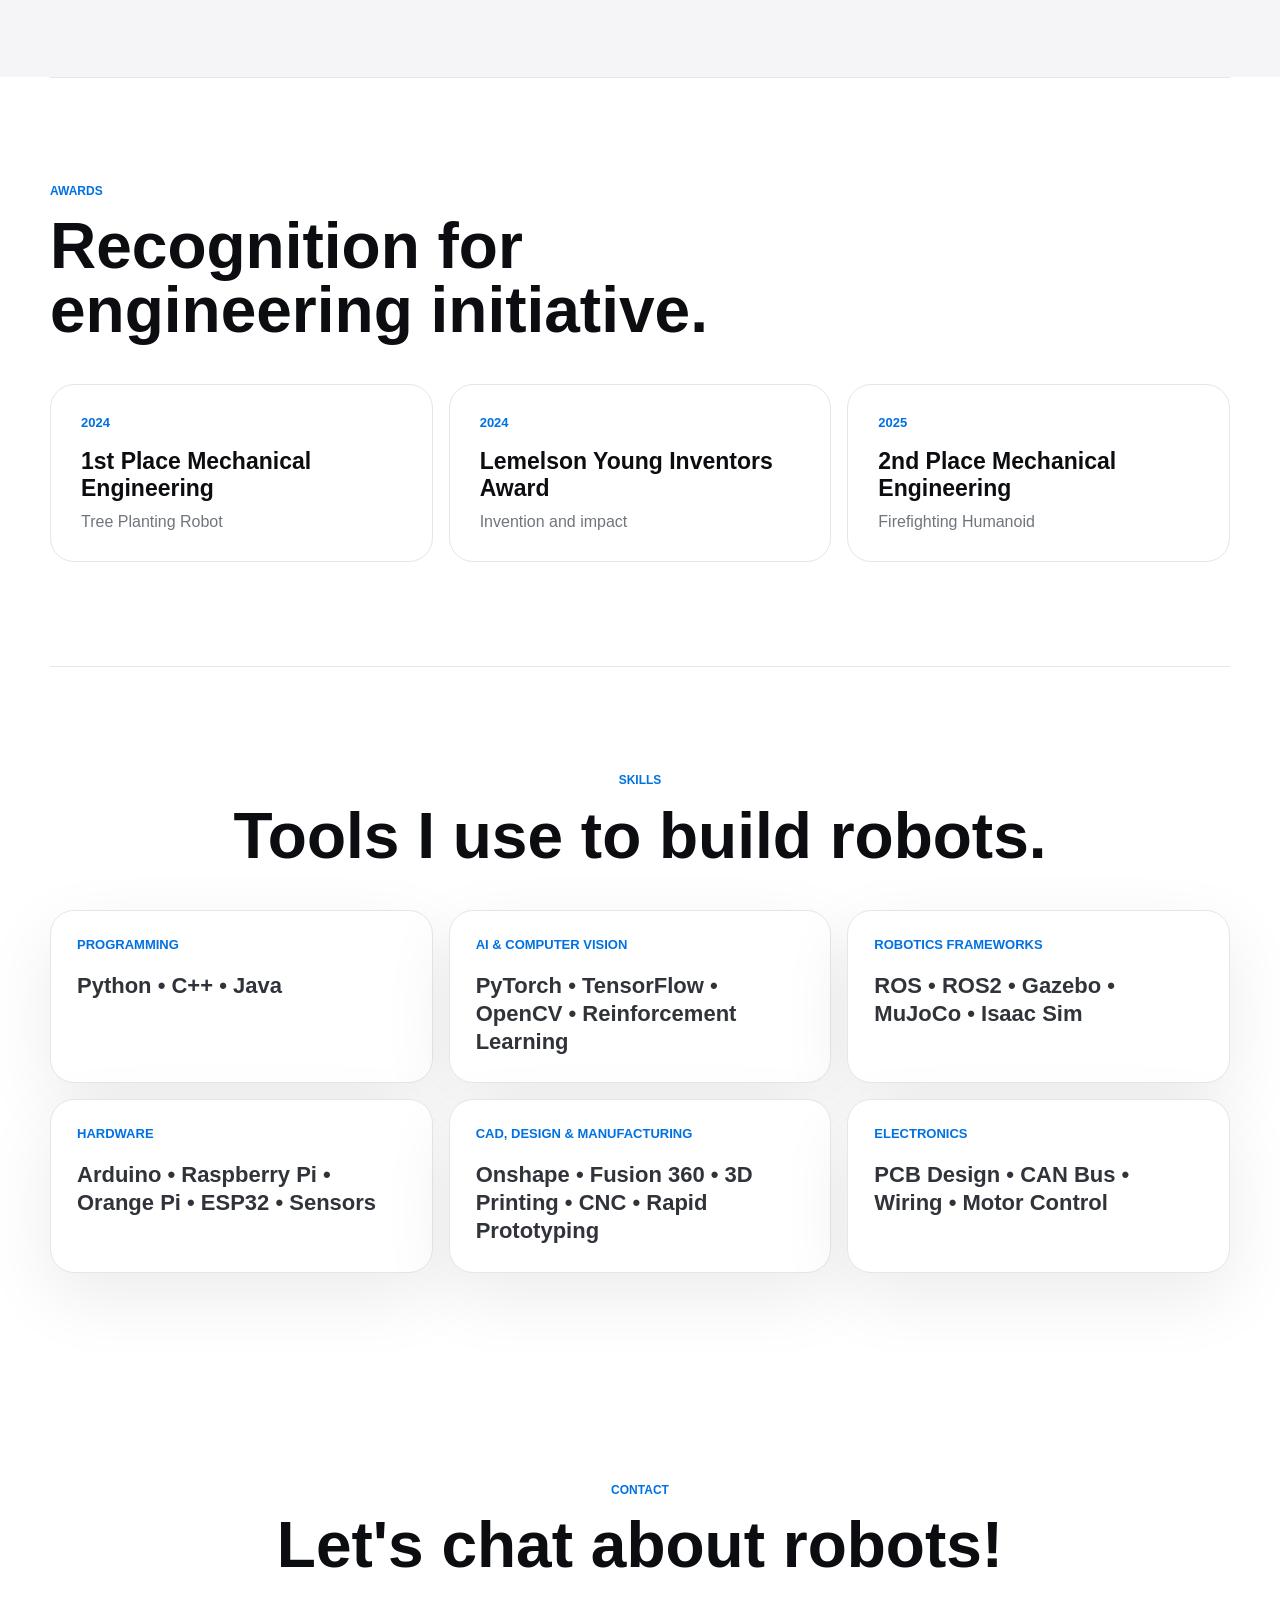
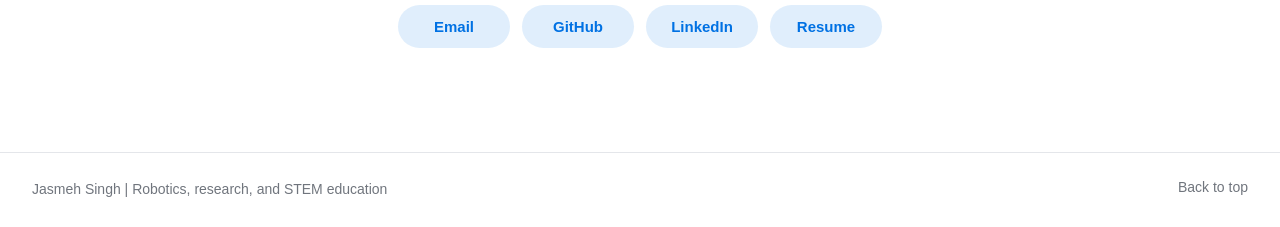
==== commit 6d1a89df: "Update workshop gallery image" ====
--- a/index.html
+++ b/index.html
@@ -188,7 +188,7 @@
         </div>
         <div class="impact-video-strip">
           <video controls muted playsinline src="content/community-impact/free-robotics-workshops/sessions/2026/videos/IMG_1084.MOV"></video>
-          <video controls muted playsinline src="content/community-impact/free-robotics-workshops/sessions/2026/videos/IMG_1085.MOV"></video>
+          <img src="content/community-impact/free-robotics-workshops/sessions/2026/images/IMG_0280.jpeg" alt="Jasmeh teaching students during a 2026 free robotics workshop" />
           <img class="workshop-teaching-photo" src="content/community-impact/free-robotics-workshops/sessions/2026/images/3af8d7fd-0bc2-4c30-8f57-fa39046c0f40.JPG" alt="Jasmeh teaching a student during a 2026 robotics workshop" />
         </div>
         <div class="metrics">
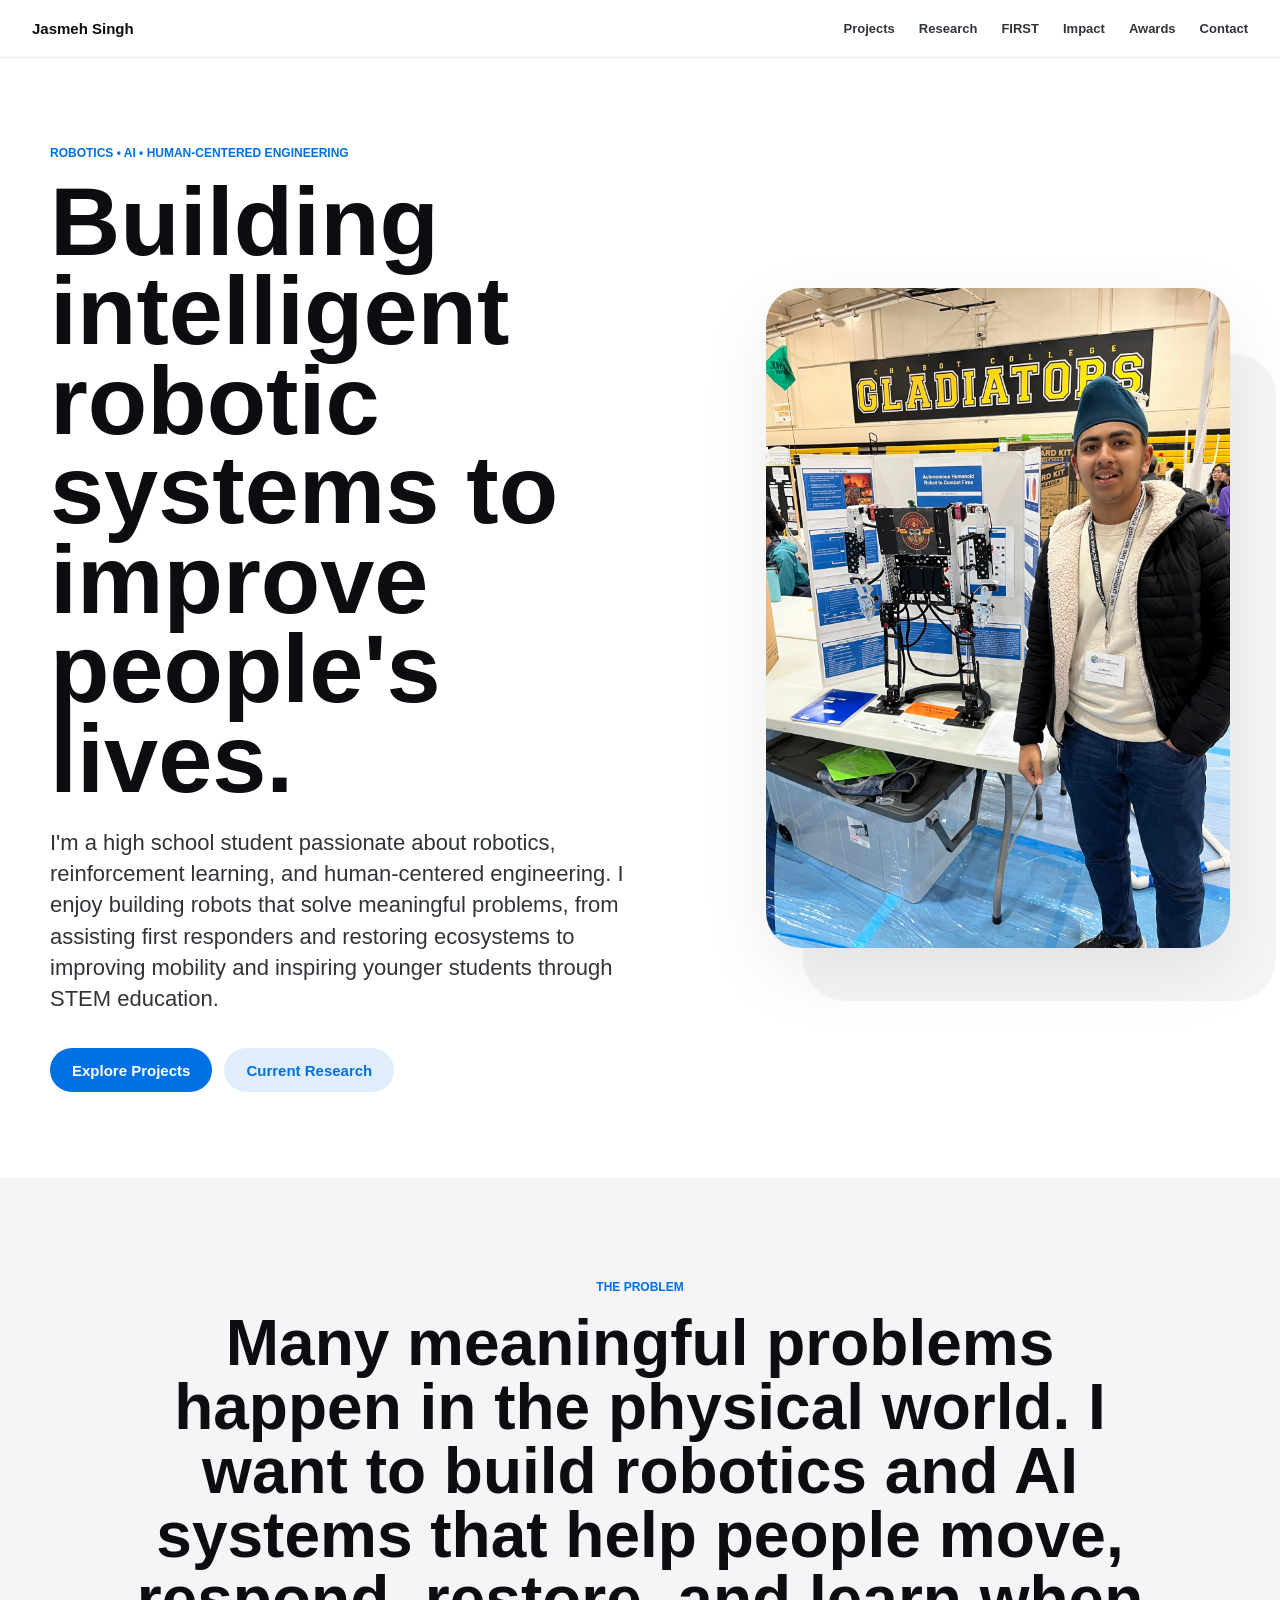
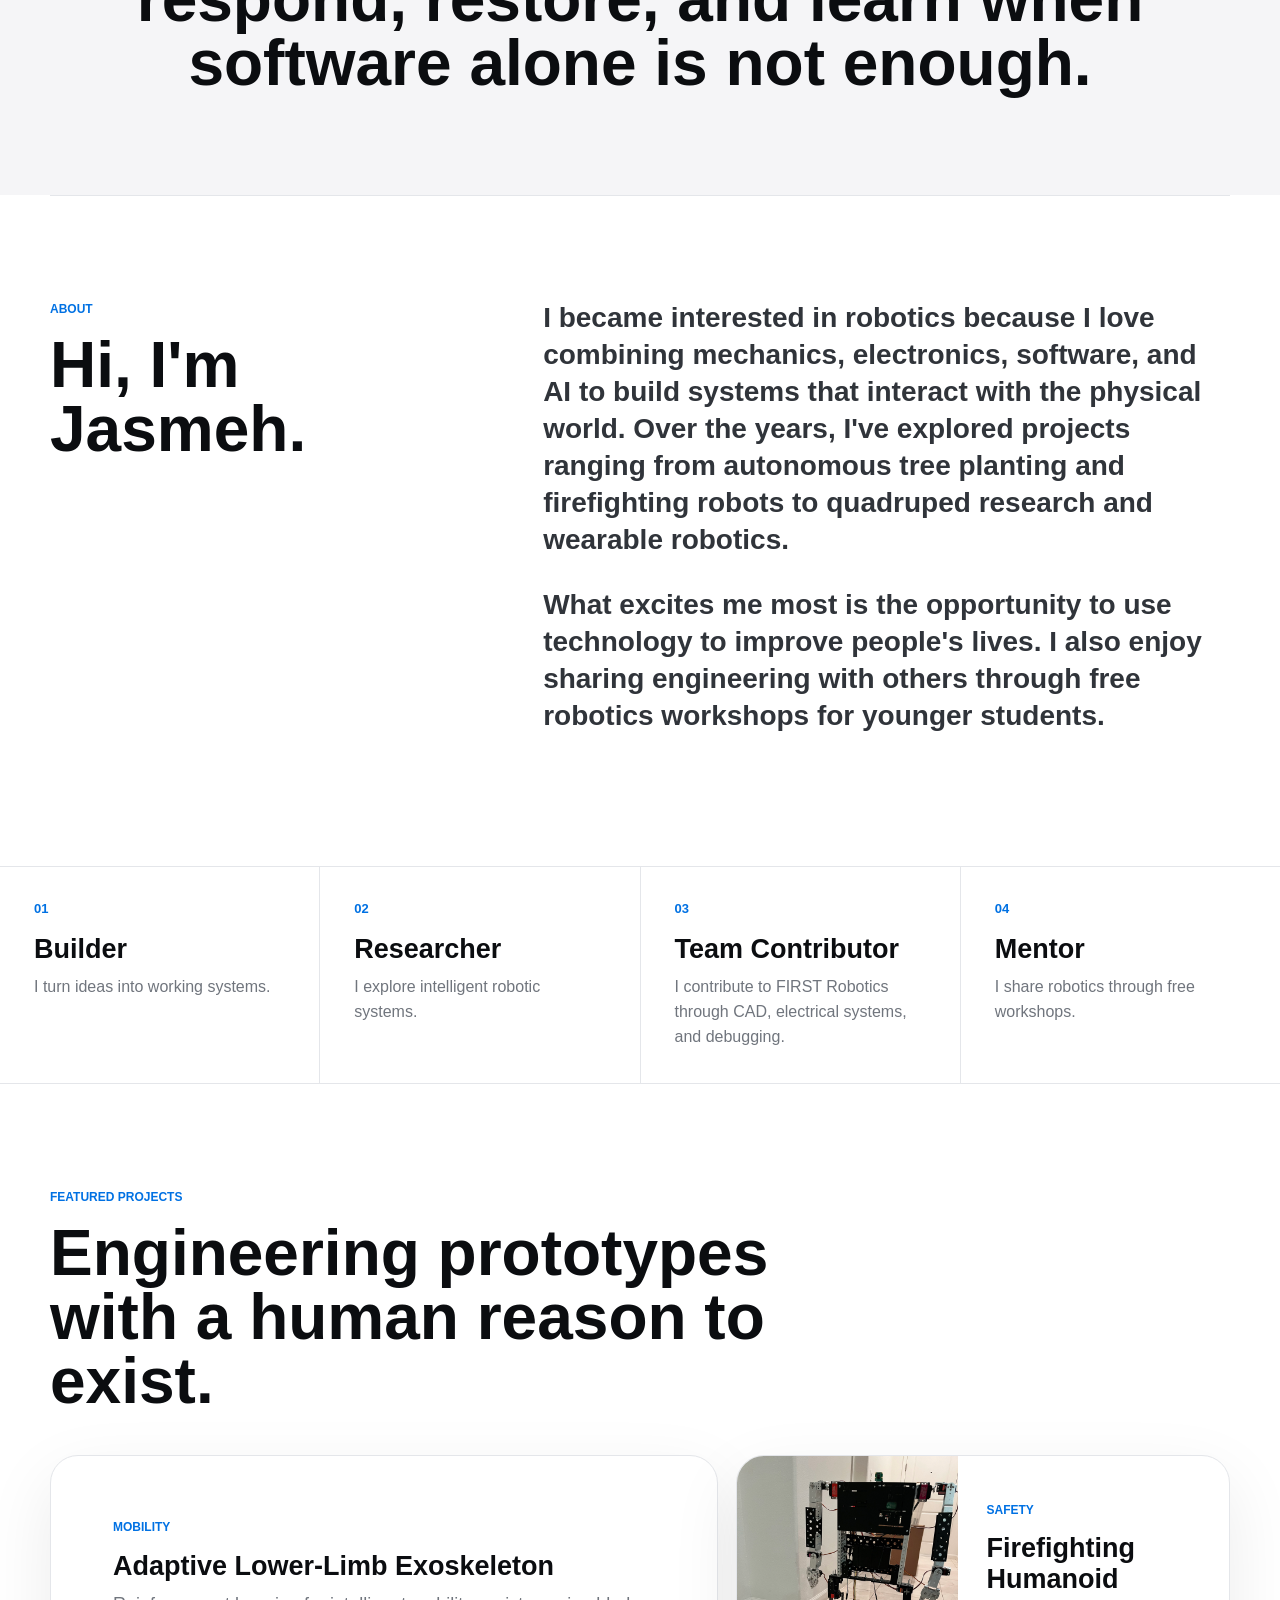
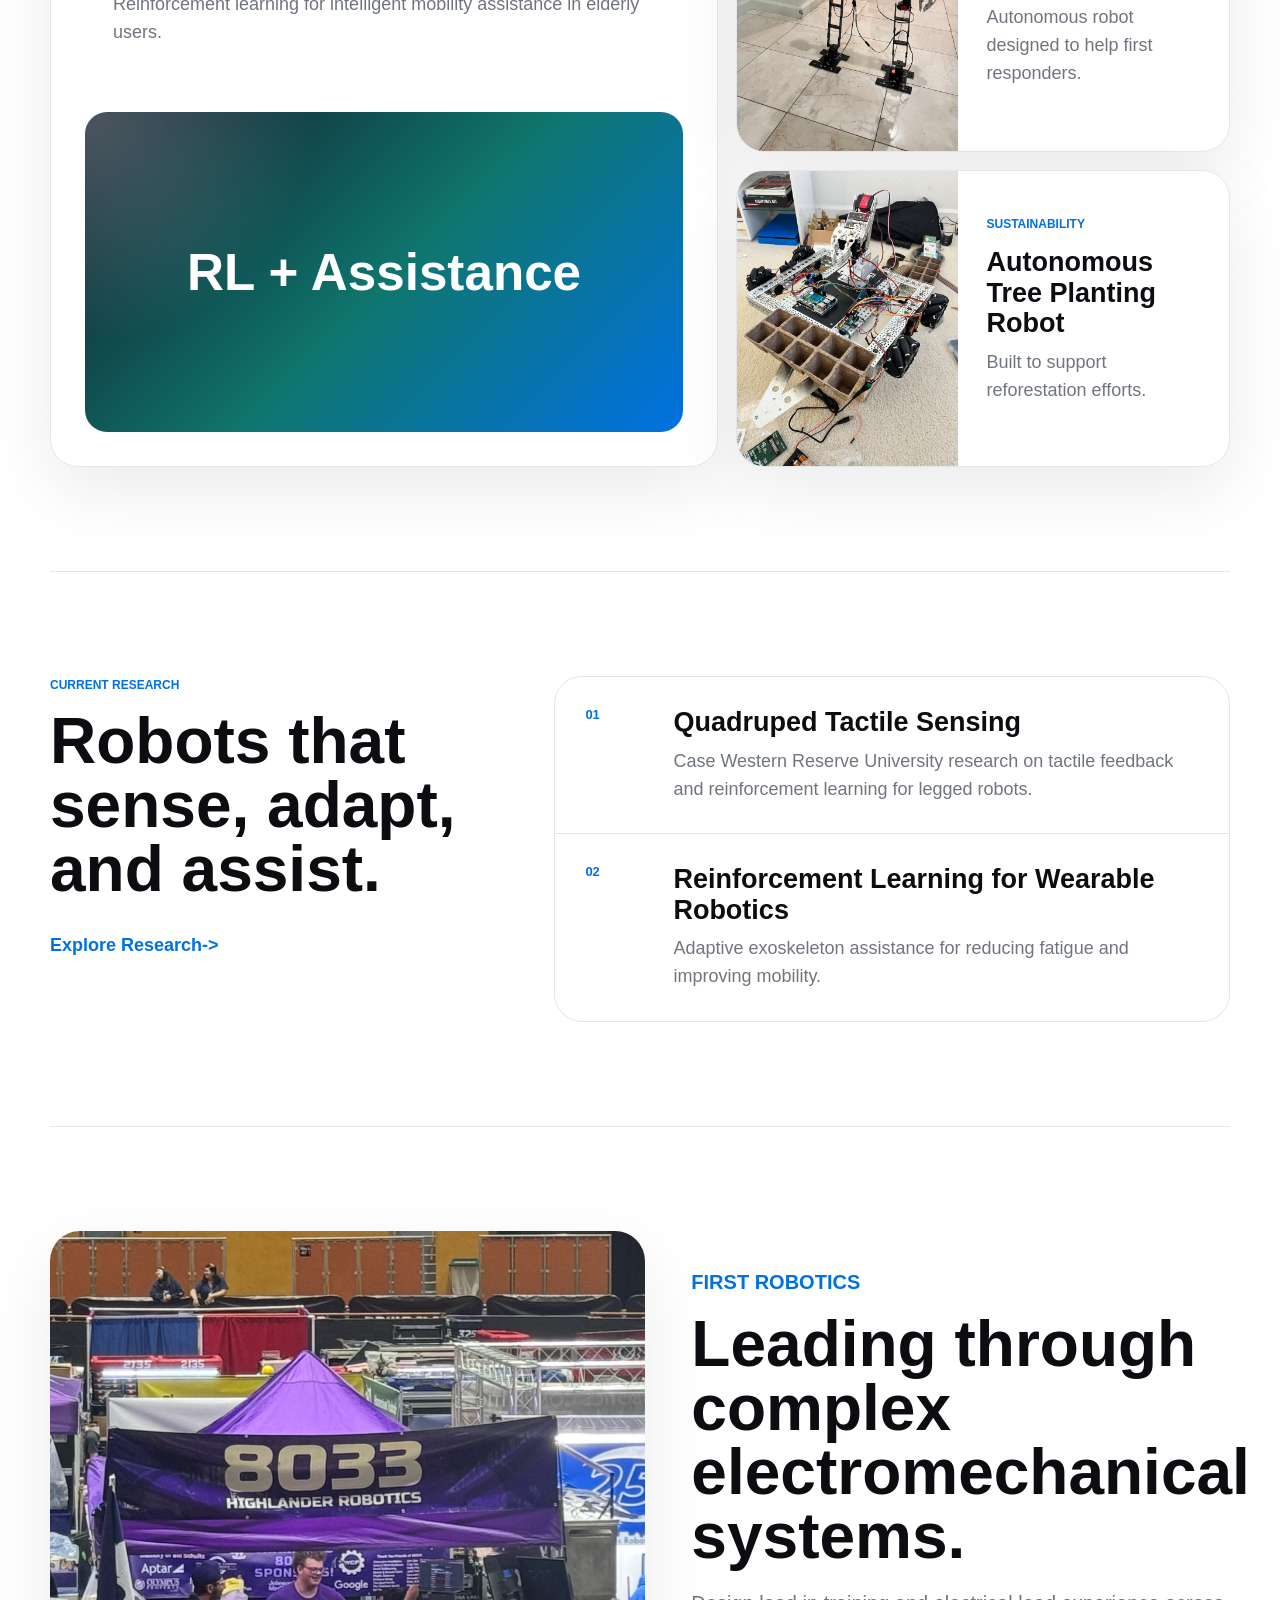
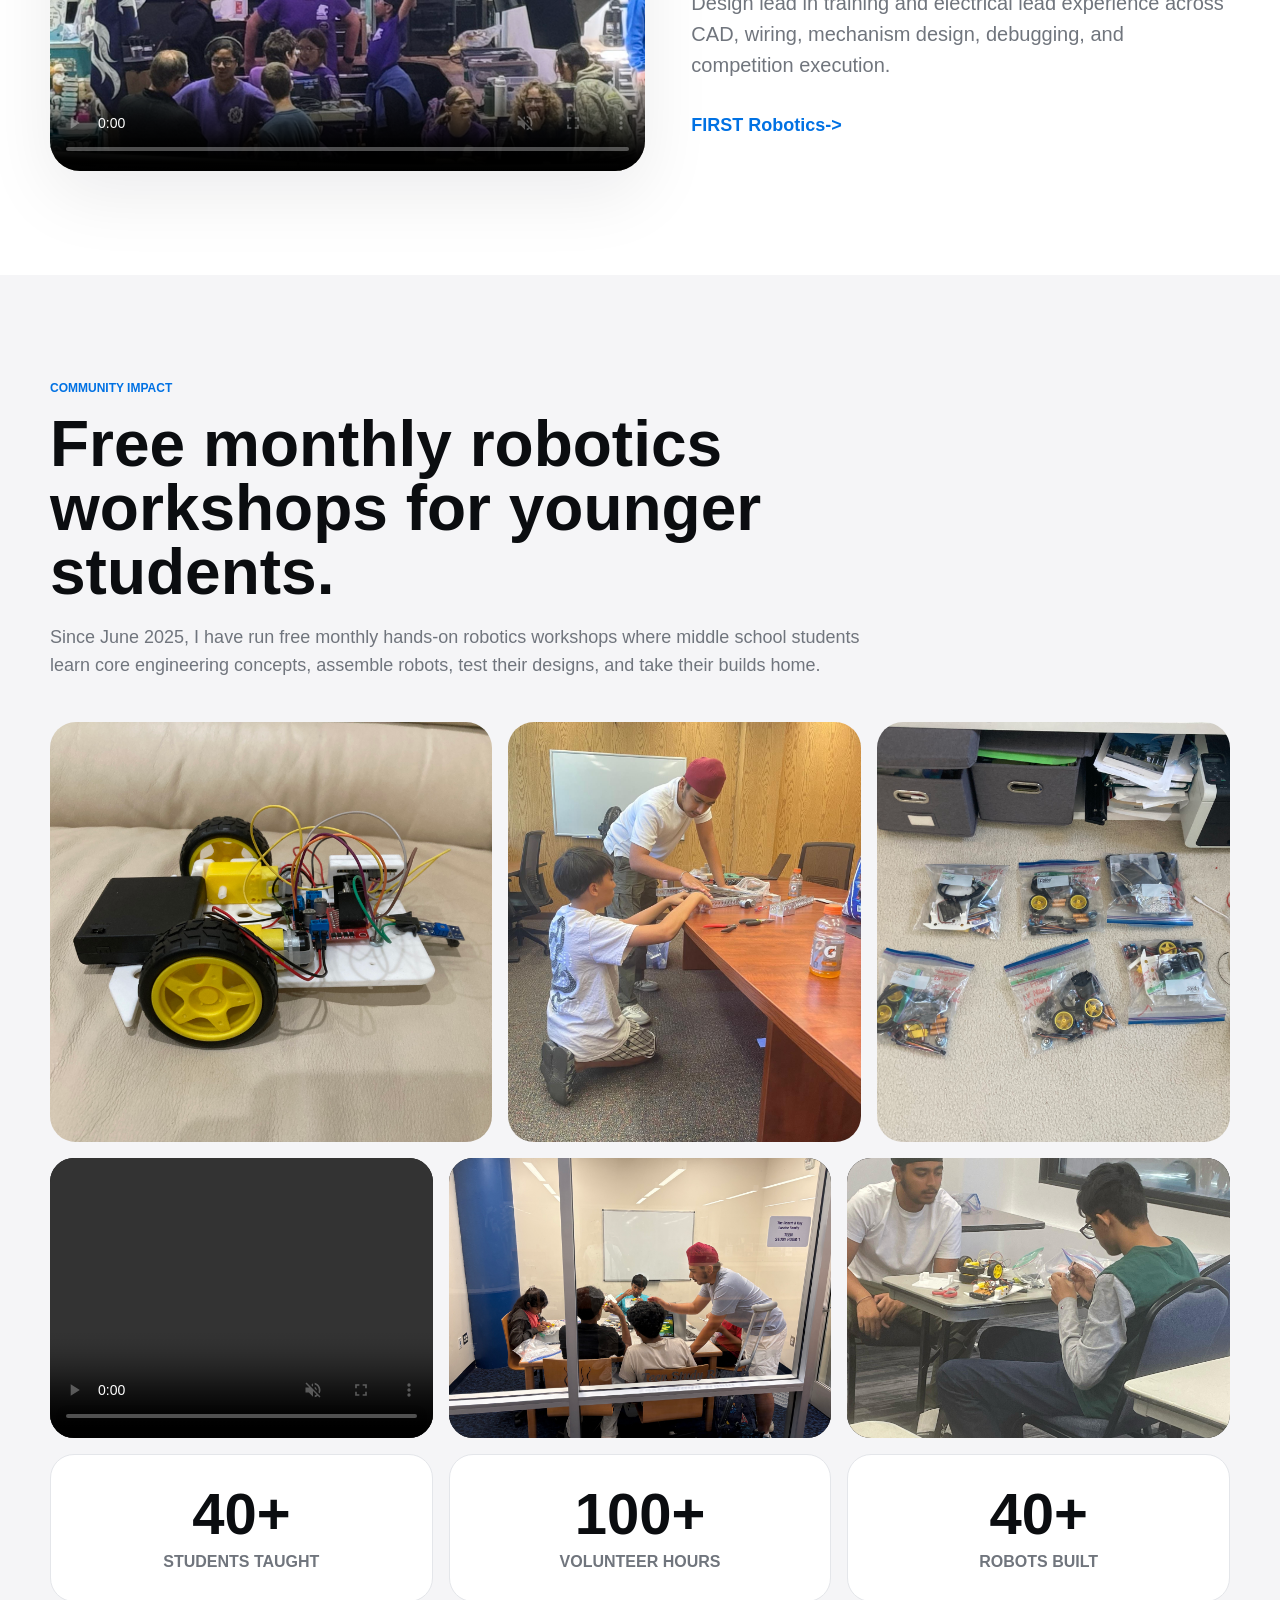
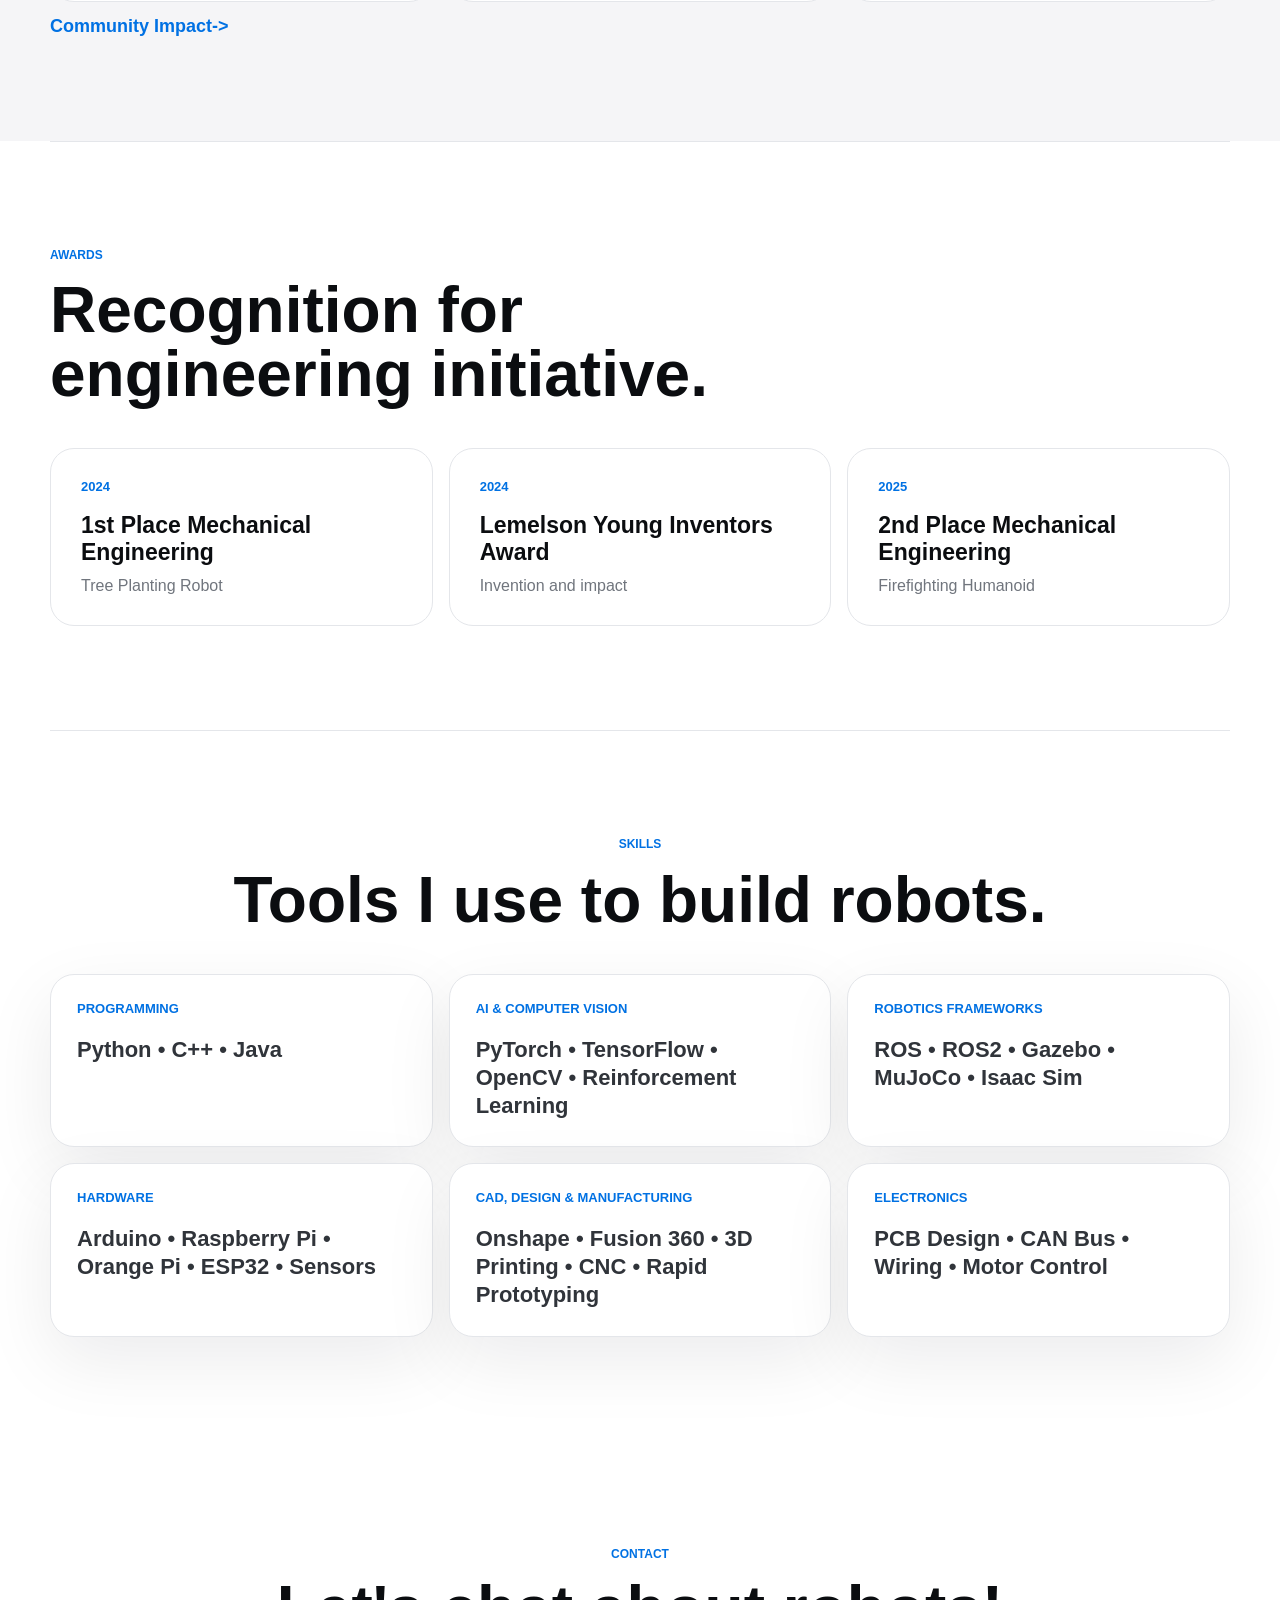
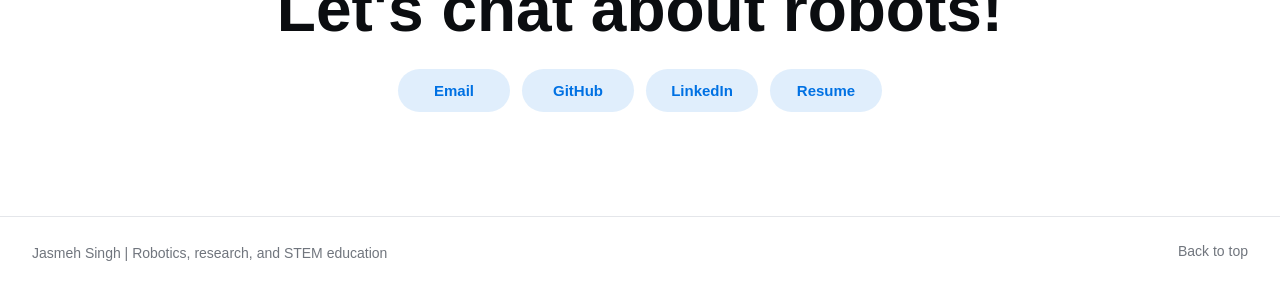
==== commit c530a63b: "Update homepage workshop copy" ====
--- a/index.html
+++ b/index.html
@@ -174,11 +174,11 @@
       <section class="impact-section" id="impact">
         <div class="section-heading">
           <p class="eyebrow">Community Impact</p>
-          <h2>Free robotics workshops for younger students.</h2>
-          <p>
-            I founded free hands-on robotics workshops where middle school students
-            learn core engineering concepts, assemble robots, test their designs,
-            and take their builds home.
+          <h2>Free monthly robotics workshops for younger students.</h2>
+          <p>
+            Since June 2025, I have run free monthly hands-on robotics workshops
+            where middle school students learn core engineering concepts, assemble
+            robots, test their designs, and take their builds home.
           </p>
         </div>
         <div class="impact-gallery">
--- a/styles.css
+++ b/styles.css
@@ -688,6 +688,39 @@
   margin-bottom: 0;
 }
 
+.testimonial-section {
+  padding: 76px 0 0;
+  border-top: 1px solid var(--line);
+}
+
+.testimonial-grid {
+  display: grid;
+  grid-template-columns: repeat(3, minmax(0, 1fr));
+  gap: 16px;
+}
+
+.testimonial-grid article {
+  padding: 28px;
+  border: 1px solid var(--line);
+  border-radius: 24px;
+  background: var(--panel);
+  box-shadow: var(--shadow);
+}
+
+.testimonial-grid p {
+  margin-bottom: 24px;
+  color: var(--ink-soft);
+  font-size: 21px;
+  line-height: 1.36;
+  font-weight: 680;
+}
+
+.testimonial-grid span {
+  color: var(--muted);
+  font-size: 15px;
+  font-weight: 760;
+}
+
 .media-grid {
   display: grid;
   grid-template-columns: repeat(3, minmax(0, 1fr));
@@ -765,6 +798,7 @@
   .impact-video-strip,
   .detail-grid,
   .case-grid,
+  .testimonial-grid,
   .media-grid {
     grid-template-columns: 1fr;
   }
